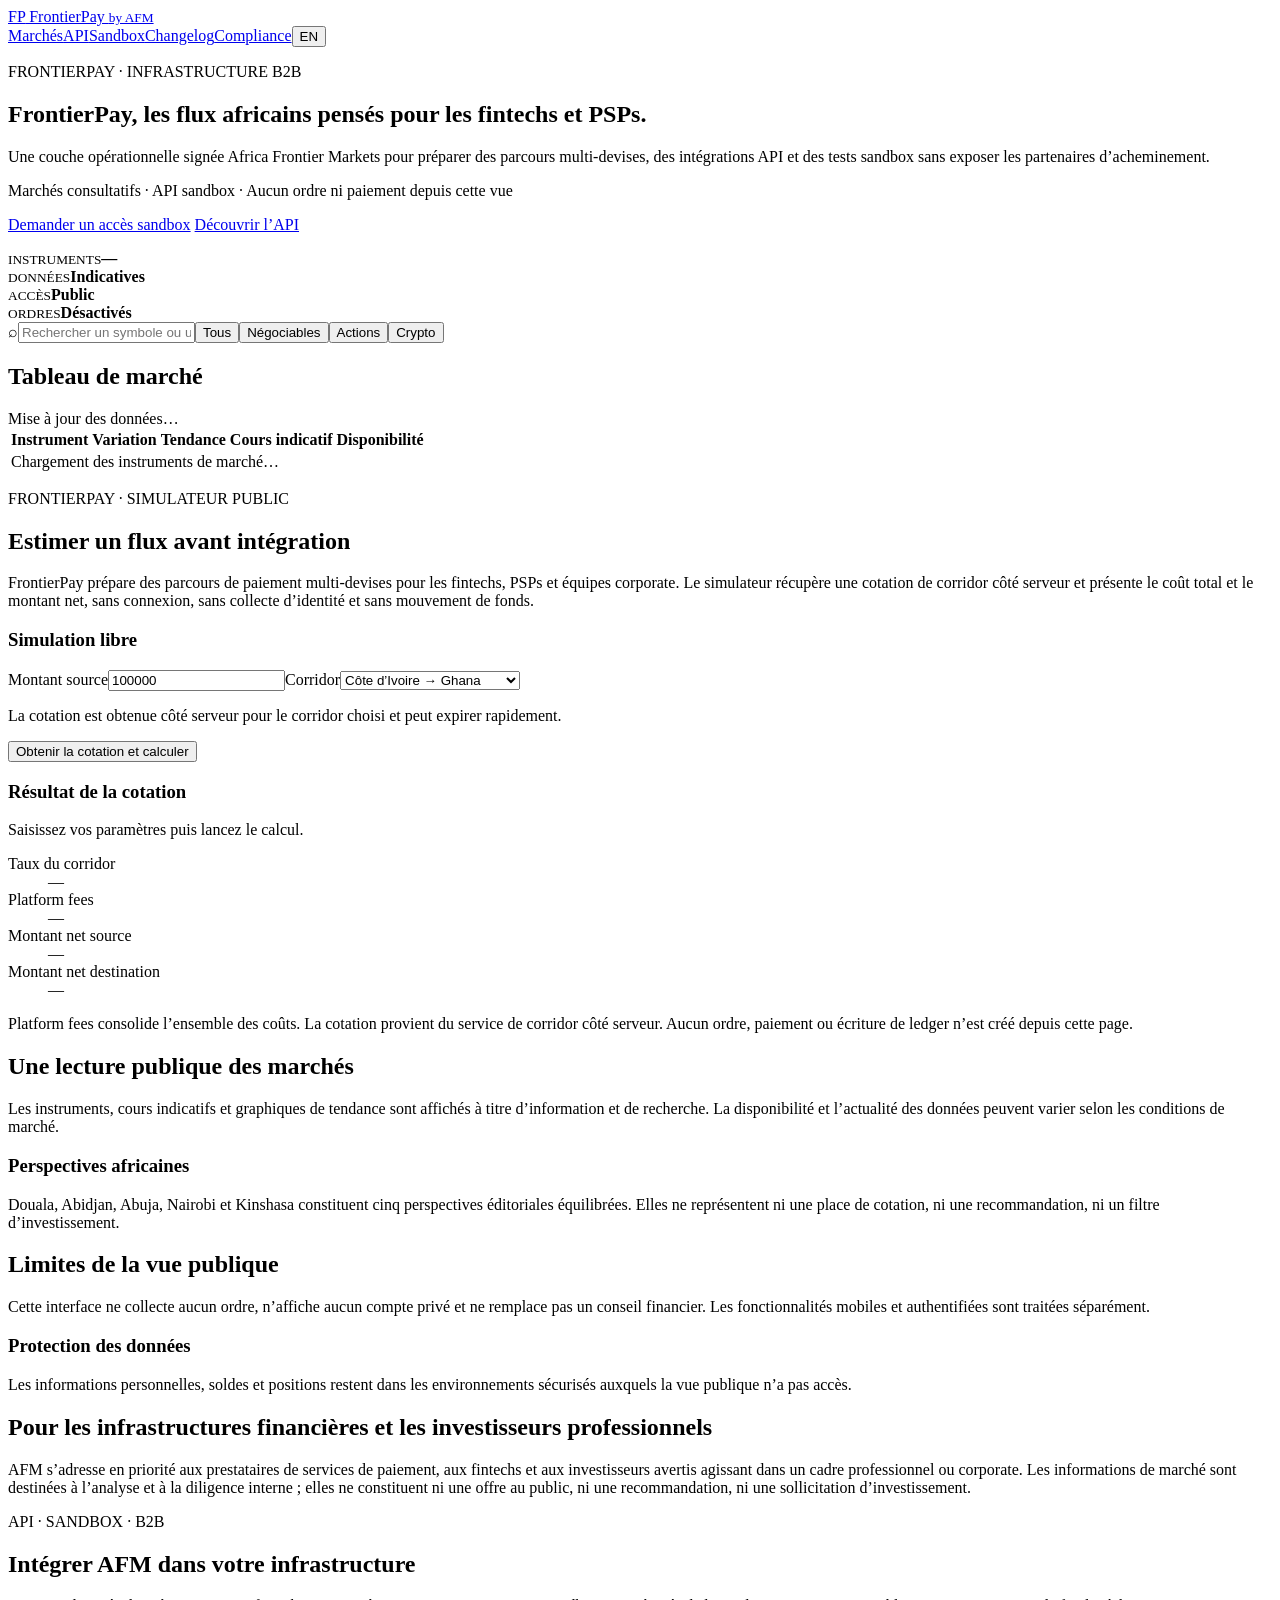
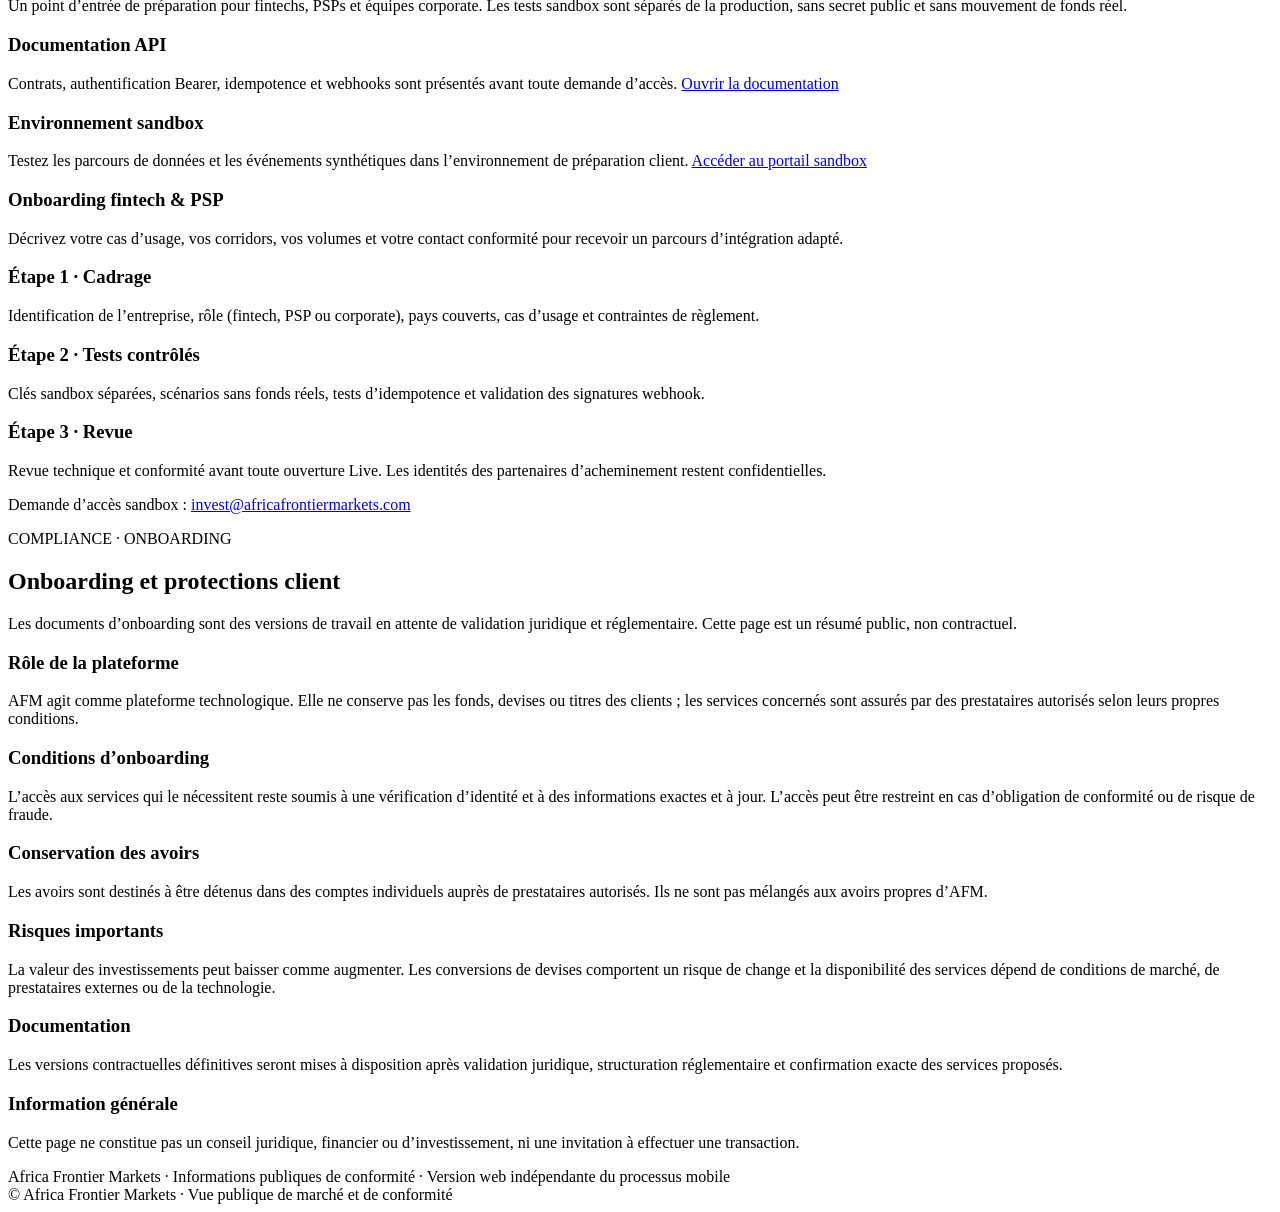
==== public/afm-web.html @ 7cfda842 "feat: add idempotent Kora refunds and Cameroon Ivory Coast corridor" ====
<!doctype html>
<html lang="fr">
<head>
  <meta charset="utf-8" />
  <meta name="viewport" content="width=device-width, initial-scale=1" />
  <meta name="description" content="FrontierPay by Africa Frontier Markets — flux multi-devises, API sandbox et infrastructures B2B." />
  <title>FrontierPay · Africa Frontier Markets | Marchés</title>
  <link rel="stylesheet" href="/static/afm-web.css" />
</head>
<body>
  <header class="topbar"><div class="shell nav"><a href="#markets" class="brand"><span>FP</span> FrontierPay <small>by AFM</small></a><nav><a href="#markets">Marchés</a><a href="#api">API</a><a href="/sandbox">Sandbox</a><a href="/changelog">Changelog</a><a href="#compliance">Compliance</a><button id="language" type="button" aria-label="Switch language">EN</button></nav></div></header>
  <section class="hero"><div class="shell"><p class="eyebrow" data-copy="eyebrow">FRONTIERPAY · INFRASTRUCTURE B2B</p><h1 data-copy="title">FrontierPay, les flux africains pensés pour les fintechs et PSPs.</h1><p class="intro" data-copy="intro">Une couche opérationnelle signée Africa Frontier Markets pour préparer des parcours multi-devises, des intégrations API et des tests sandbox sans exposer les partenaires d’acheminement.</p><p class="status"><i></i><span data-copy="status">Marchés consultatifs · API sandbox · Aucun ordre ni paiement depuis cette vue</span></p><p><a class="hero-link" href="/sandbox">Demander un accès sandbox</a> <a class="hero-link secondary" href="#api">Découvrir l’API</a></p></div></section>
  <main class="shell main">
    <section id="markets"><div class="stats"><div><small data-copy="statInstruments">INSTRUMENTS</small><strong id="count">—</strong></div><div><small data-copy="statData">DONNÉES</small><strong data-copy="statDataValue">Indicatives</strong></div><div><small data-copy="statAccess">ACCÈS</small><strong data-copy="statAccessValue">Public</strong></div><div><small data-copy="statOrders">ORDRES</small><strong data-copy="statOrdersValue">Désactivés</strong></div></div>
      <section class="panel"><div class="toolbar"><label><span>⌕</span><input id="search" autocomplete="off" data-placeholder="search" placeholder="Rechercher un symbole ou un instrument" /></label><button class="filter active" data-filter="all" data-copy="all">Tous</button><button class="filter" data-filter="tradable" data-copy="tradable">Négociables</button><button class="filter" data-filter="equity" data-copy="equities">Actions</button><button class="filter" data-filter="crypto" data-copy="crypto">Crypto</button></div><div class="table-title"><h2 data-copy="marketTable">Tableau de marché</h2><span id="updated" data-copy="updating">Mise à jour des données…</span></div><div class="scroll"><table><thead><tr><th data-copy="instrument">Instrument</th><th data-copy="change">Variation</th><th data-copy="trend">Tendance</th><th data-copy="price">Cours indicatif</th><th data-copy="availability">Disponibilité</th></tr></thead><tbody id="rows"><tr><td colspan="5" data-copy="loading">Chargement des instruments de marché…</td></tr></tbody></table></div></section>
    </section>
    <section id="frontierpay-simulator" class="compliance"><header><p class="eyebrow gold">FRONTIERPAY · SIMULATEUR PUBLIC</p><h2>Estimer un flux avant intégration</h2><p>FrontierPay prépare des parcours de paiement multi-devises pour les fintechs, PSPs et équipes corporate. Le simulateur récupère une cotation de corridor côté serveur et présente le coût total et le montant net, sans connexion, sans collecte d’identité et sans mouvement de fonds.</p></header><div class="compliance-grid"><article><h3>Simulation libre</h3><label for="public-sim-amount">Montant source</label><input id="public-sim-amount" type="number" min="100000" step="1000" value="100000" /><label for="public-sim-corridor">Corridor</label><select id="public-sim-corridor"><option value="ci-ghana">Côte d’Ivoire → Ghana</option><option value="ci-nigeria">Côte d’Ivoire → Nigeria</option><option value="benin-nigeria">Bénin → Nigeria</option><option value="cameroon-nigeria">Cameroun → Nigeria</option><option value="cameroon-ivory-coast">Cameroun → Côte d’Ivoire</option><option value="ivory-coast-cameroon">Côte d’Ivoire → Cameroun</option></select><p class="small-note">La cotation est obtenue côté serveur pour le corridor choisi et peut expirer rapidement.</p><button id="public-sim-run" type="button">Obtenir la cotation et calculer</button></article><article><h3>Résultat de la cotation</h3><div id="public-sim-status" aria-live="polite">Saisissez vos paramètres puis lancez le calcul.</div><dl class="public-sim-result"><div><dt>Taux du corridor</dt><dd id="public-sim-rate">—</dd></div><div><dt>Platform fees</dt><dd id="public-sim-total">—</dd></div><div><dt>Montant net source</dt><dd id="public-sim-net-source">—</dd></div><div><dt>Montant net destination</dt><dd id="public-sim-net-destination">—</dd></div></dl><p class="small-note">Platform fees consolide l’ensemble des coûts. La cotation provient du service de corridor côté serveur. Aucun ordre, paiement ou écriture de ledger n’est créé depuis cette page.</p></article></div></section>
    <section id="about" class="split"><article><h2 data-copy="aboutTitle">Une lecture publique des marchés</h2><p data-copy="aboutText">Les instruments, cours indicatifs et graphiques de tendance sont affichés à titre d’information et de recherche. La disponibilité et l’actualité des données peuvent varier selon les conditions de marché.</p><h3 data-copy="africanTitle">Perspectives africaines</h3><p data-copy="africanText">Douala, Abidjan, Abuja, Nairobi et Kinshasa constituent cinq perspectives éditoriales équilibrées. Elles ne représentent ni une place de cotation, ni une recommandation, ni un filtre d’investissement.</p></article><article><h2 data-copy="limitsTitle">Limites de la vue publique</h2><p data-copy="limitsText">Cette interface ne collecte aucun ordre, n’affiche aucun compte privé et ne remplace pas un conseil financier. Les fonctionnalités mobiles et authentifiées sont traitées séparément.</p><h3 data-copy="securityTitle">Protection des données</h3><p data-copy="securityText">Les informations personnelles, soldes et positions restent dans les environnements sécurisés auxquels la vue publique n’a pas accès.</p></article><article><h2 data-audience="audienceTitle">Pour les infrastructures financières et les investisseurs professionnels</h2><p data-audience="audienceText">AFM s’adresse en priorité aux prestataires de services de paiement, aux fintechs et aux investisseurs avertis agissant dans un cadre professionnel ou corporate. Les informations de marché sont destinées à l’analyse et à la diligence interne ; elles ne constituent ni une offre au public, ni une recommandation, ni une sollicitation d’investissement.</p></article></section>
    <section id="api" class="compliance"><header><p class="eyebrow gold">API · SANDBOX · B2B</p><h2>Intégrer AFM dans votre infrastructure</h2><p>Un point d’entrée de préparation pour fintechs, PSPs et équipes corporate. Les tests sandbox sont séparés de la production, sans secret public et sans mouvement de fonds réel.</p></header><div class="compliance-grid"><article><h3>Documentation API</h3><p>Contrats, authentification Bearer, idempotence et webhooks sont présentés avant toute demande d’accès. <a href="/docs">Ouvrir la documentation</a></p></article><article><h3>Environnement sandbox</h3><p>Testez les parcours de données et les événements synthétiques dans l’environnement de préparation client. <a href="/sandbox">Accéder au portail sandbox</a></p></article><article><h3>Onboarding fintech &amp; PSP</h3><p>Décrivez votre cas d’usage, vos corridors, vos volumes et votre contact conformité pour recevoir un parcours d’intégration adapté.</p></article><article><h3>Étape 1 · Cadrage</h3><p>Identification de l’entreprise, rôle (fintech, PSP ou corporate), pays couverts, cas d’usage et contraintes de règlement.</p></article><article><h3>Étape 2 · Tests contrôlés</h3><p>Clés sandbox séparées, scénarios sans fonds réels, tests d’idempotence et validation des signatures webhook.</p></article><article><h3>Étape 3 · Revue</h3><p>Revue technique et conformité avant toute ouverture Live. Les identités des partenaires d’acheminement restent confidentielles.</p></article></div><footer>Demande d’accès sandbox : <a href="mailto:invest@africafrontiermarkets.com?subject=Demande%20AFM%20API%20Sandbox">invest@africafrontiermarkets.com</a></footer></section>
    <section id="compliance" class="compliance"><header><p class="eyebrow gold" data-copy="complianceEyebrow">COMPLIANCE · ONBOARDING</p><h2 data-copy="complianceTitle">Onboarding et protections client</h2><p data-copy="complianceNotice">Les documents d’onboarding sont des versions de travail en attente de validation juridique et réglementaire. Cette page est un résumé public, non contractuel.</p></header><div class="compliance-grid"><article><h3 data-copy="roleTitle">Rôle de la plateforme</h3><p data-copy="roleText">AFM agit comme plateforme technologique. Elle ne conserve pas les fonds, devises ou titres des clients ; les services concernés sont assurés par des prestataires autorisés selon leurs propres conditions.</p></article><article><h3 data-copy="onboardingTitle">Conditions d’onboarding</h3><p data-copy="onboardingText">L’accès aux services qui le nécessitent reste soumis à une vérification d’identité et à des informations exactes et à jour. L’accès peut être restreint en cas d’obligation de conformité ou de risque de fraude.</p></article><article><h3 data-copy="fundsTitle">Conservation des avoirs</h3><p data-copy="fundsText">Les avoirs sont destinés à être détenus dans des comptes individuels auprès de prestataires autorisés. Ils ne sont pas mélangés aux avoirs propres d’AFM.</p></article><article><h3 data-copy="risksTitle">Risques importants</h3><p data-copy="risksText">La valeur des investissements peut baisser comme augmenter. Les conversions de devises comportent un risque de change et la disponibilité des services dépend de conditions de marché, de prestataires externes ou de la technologie.</p></article><article><h3 data-copy="docsTitle">Documentation</h3><p data-copy="docsText">Les versions contractuelles définitives seront mises à disposition après validation juridique, structuration réglementaire et confirmation exacte des services proposés.</p></article><article><h3 data-copy="adviceTitle">Information générale</h3><p data-copy="adviceText">Cette page ne constitue pas un conseil juridique, financier ou d’investissement, ni une invitation à effectuer une transaction.</p></article></div><footer data-copy="legal">Africa Frontier Markets · Informations publiques de conformité · Version web indépendante du processus mobile</footer></section>
  </main><footer class="site-footer"><div class="shell">© Africa Frontier Markets · <span data-copy="footer">Vue publique de marché et de conformité</span></div></footer>
  <script src="/static/afm-web.js"></script>
</body>
</html>
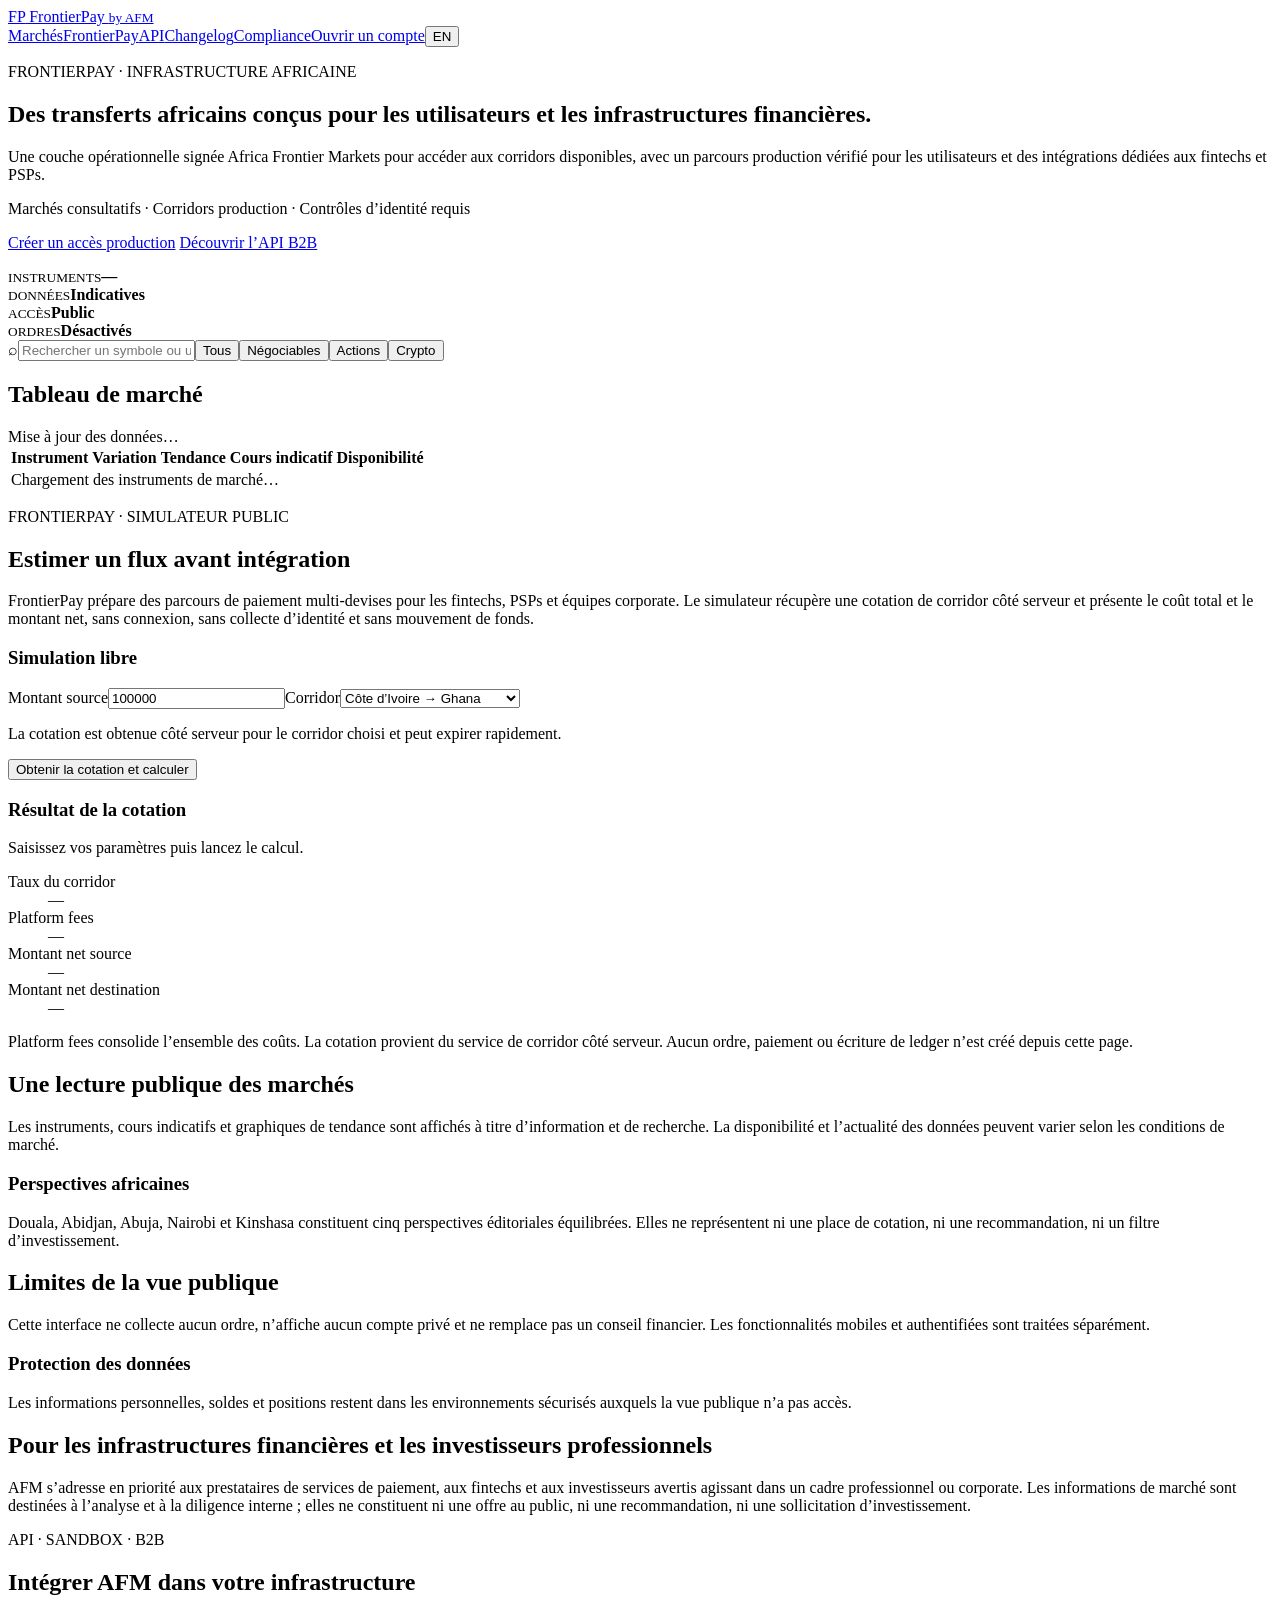
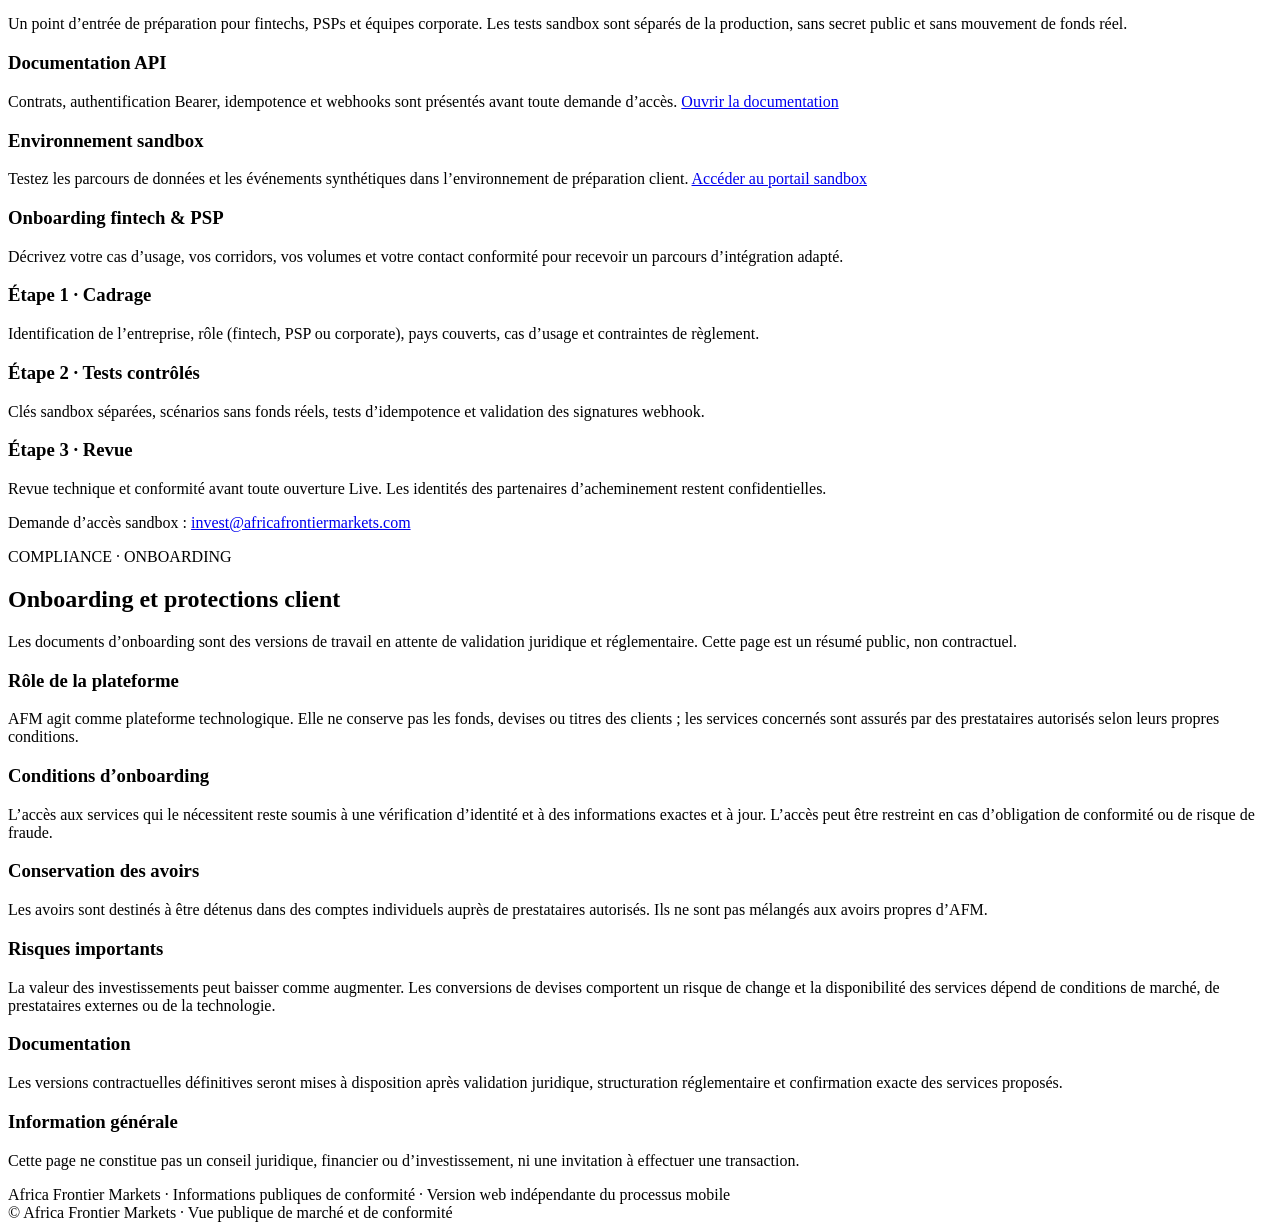
==== commit 4266d51d: "feat: deploy minimal email and provider identity onboarding" ====
--- a/public/afm-web.html
+++ b/public/afm-web.html
@@ -8,8 +8,8 @@
   <link rel="stylesheet" href="/static/afm-web.css" />
 </head>
 <body>
-  <header class="topbar"><div class="shell nav"><a href="#markets" class="brand"><span>FP</span> FrontierPay <small>by AFM</small></a><nav><a href="#markets">Marchés</a><a href="#api">API</a><a href="/sandbox">Sandbox</a><a href="/changelog">Changelog</a><a href="#compliance">Compliance</a><button id="language" type="button" aria-label="Switch language">EN</button></nav></div></header>
-  <section class="hero"><div class="shell"><p class="eyebrow" data-copy="eyebrow">FRONTIERPAY · INFRASTRUCTURE B2B</p><h1 data-copy="title">FrontierPay, les flux africains pensés pour les fintechs et PSPs.</h1><p class="intro" data-copy="intro">Une couche opérationnelle signée Africa Frontier Markets pour préparer des parcours multi-devises, des intégrations API et des tests sandbox sans exposer les partenaires d’acheminement.</p><p class="status"><i></i><span data-copy="status">Marchés consultatifs · API sandbox · Aucun ordre ni paiement depuis cette vue</span></p><p><a class="hero-link" href="/sandbox">Demander un accès sandbox</a> <a class="hero-link secondary" href="#api">Découvrir l’API</a></p></div></section>
+  <header class="topbar"><div class="shell nav"><a href="#markets" class="brand"><span>FP</span> FrontierPay <small>by AFM</small></a><nav><a href="#markets">Marchés</a><a href="#frontierpay-simulator">FrontierPay</a><a href="#api">API</a><a href="/changelog">Changelog</a><a href="#compliance">Compliance</a><a class="hero-link" href="/onboarding">Ouvrir un compte</a><button id="language" type="button" aria-label="Switch language">EN</button></nav></div></header>
+  <section class="hero"><div class="shell"><p class="eyebrow" data-copy="eyebrow">FRONTIERPAY · INFRASTRUCTURE AFRICAINE</p><h1 data-copy="title">Des transferts africains conçus pour les utilisateurs et les infrastructures financières.</h1><p class="intro" data-copy="intro">Une couche opérationnelle signée Africa Frontier Markets pour accéder aux corridors disponibles, avec un parcours production vérifié pour les utilisateurs et des intégrations dédiées aux fintechs et PSPs.</p><p class="status"><i></i><span data-copy="status">Marchés consultatifs · Corridors production · Contrôles d’identité requis</span></p><p><a class="hero-link" href="/onboarding">Créer un accès production</a> <a class="hero-link secondary" href="#api">Découvrir l’API B2B</a></p></div></section>
   <main class="shell main">
     <section id="markets"><div class="stats"><div><small data-copy="statInstruments">INSTRUMENTS</small><strong id="count">—</strong></div><div><small data-copy="statData">DONNÉES</small><strong data-copy="statDataValue">Indicatives</strong></div><div><small data-copy="statAccess">ACCÈS</small><strong data-copy="statAccessValue">Public</strong></div><div><small data-copy="statOrders">ORDRES</small><strong data-copy="statOrdersValue">Désactivés</strong></div></div>
       <section class="panel"><div class="toolbar"><label><span>⌕</span><input id="search" autocomplete="off" data-placeholder="search" placeholder="Rechercher un symbole ou un instrument" /></label><button class="filter active" data-filter="all" data-copy="all">Tous</button><button class="filter" data-filter="tradable" data-copy="tradable">Négociables</button><button class="filter" data-filter="equity" data-copy="equities">Actions</button><button class="filter" data-filter="crypto" data-copy="crypto">Crypto</button></div><div class="table-title"><h2 data-copy="marketTable">Tableau de marché</h2><span id="updated" data-copy="updating">Mise à jour des données…</span></div><div class="scroll"><table><thead><tr><th data-copy="instrument">Instrument</th><th data-copy="change">Variation</th><th data-copy="trend">Tendance</th><th data-copy="price">Cours indicatif</th><th data-copy="availability">Disponibilité</th></tr></thead><tbody id="rows"><tr><td colspan="5" data-copy="loading">Chargement des instruments de marché…</td></tr></tbody></table></div></section>
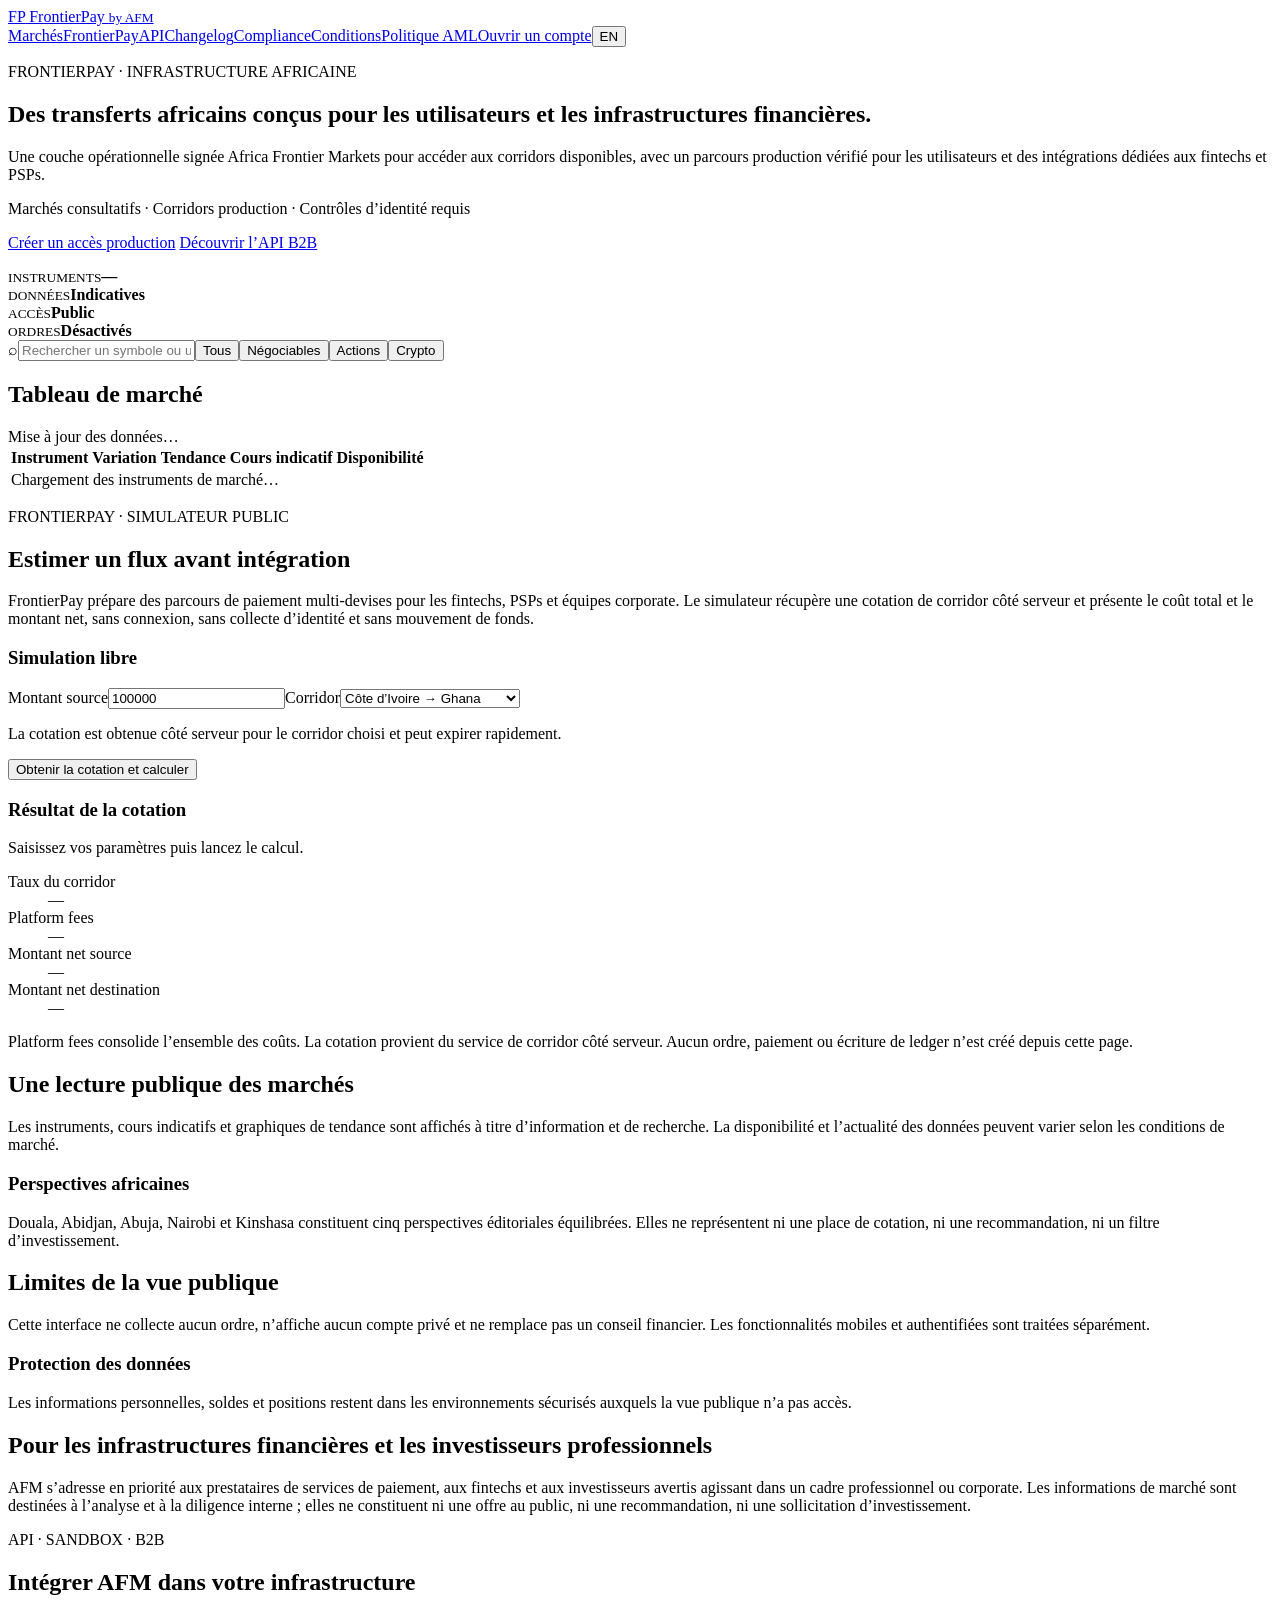
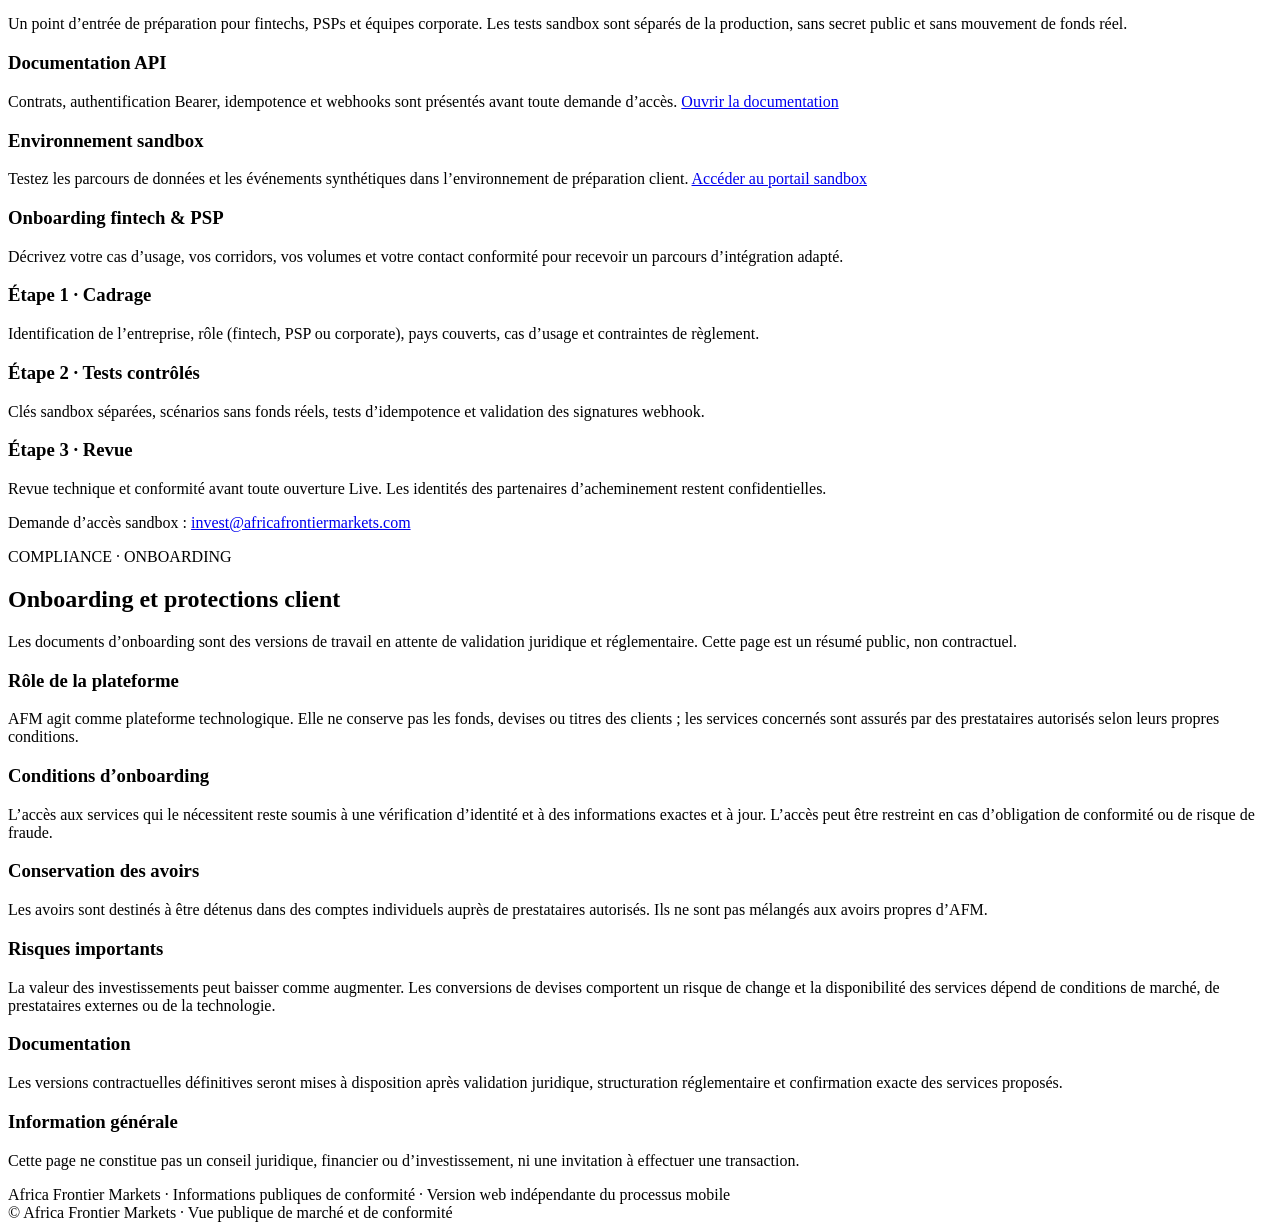
==== commit 9fb55ab2: "feat: publish versioned AML policy and KYC1 limit" ====
--- a/public/afm-web.html
+++ b/public/afm-web.html
@@ -8,7 +8,7 @@
   <link rel="stylesheet" href="/static/afm-web.css" />
 </head>
 <body>
-  <header class="topbar"><div class="shell nav"><a href="#markets" class="brand"><span>FP</span> FrontierPay <small>by AFM</small></a><nav><a href="#markets">Marchés</a><a href="#frontierpay-simulator">FrontierPay</a><a href="#api">API</a><a href="/changelog">Changelog</a><a href="#compliance">Compliance</a><a class="hero-link" href="/onboarding">Ouvrir un compte</a><button id="language" type="button" aria-label="Switch language">EN</button></nav></div></header>
+  <header class="topbar"><div class="shell nav"><a href="#markets" class="brand"><span>FP</span> FrontierPay <small>by AFM</small></a><nav><a href="#markets">Marchés</a><a href="#frontierpay-simulator">FrontierPay</a><a href="#api">API</a><a href="/changelog">Changelog</a><a href="#compliance">Compliance</a><a href="/terms">Conditions</a><a href="/aml-policy">Politique AML</a><a class="hero-link" href="/onboarding">Ouvrir un compte</a><button id="language" type="button" aria-label="Switch language">EN</button></nav></div></header>
   <section class="hero"><div class="shell"><p class="eyebrow" data-copy="eyebrow">FRONTIERPAY · INFRASTRUCTURE AFRICAINE</p><h1 data-copy="title">Des transferts africains conçus pour les utilisateurs et les infrastructures financières.</h1><p class="intro" data-copy="intro">Une couche opérationnelle signée Africa Frontier Markets pour accéder aux corridors disponibles, avec un parcours production vérifié pour les utilisateurs et des intégrations dédiées aux fintechs et PSPs.</p><p class="status"><i></i><span data-copy="status">Marchés consultatifs · Corridors production · Contrôles d’identité requis</span></p><p><a class="hero-link" href="/onboarding">Créer un accès production</a> <a class="hero-link secondary" href="#api">Découvrir l’API B2B</a></p></div></section>
   <main class="shell main">
     <section id="markets"><div class="stats"><div><small data-copy="statInstruments">INSTRUMENTS</small><strong id="count">—</strong></div><div><small data-copy="statData">DONNÉES</small><strong data-copy="statDataValue">Indicatives</strong></div><div><small data-copy="statAccess">ACCÈS</small><strong data-copy="statAccessValue">Public</strong></div><div><small data-copy="statOrders">ORDRES</small><strong data-copy="statOrdersValue">Désactivés</strong></div></div>
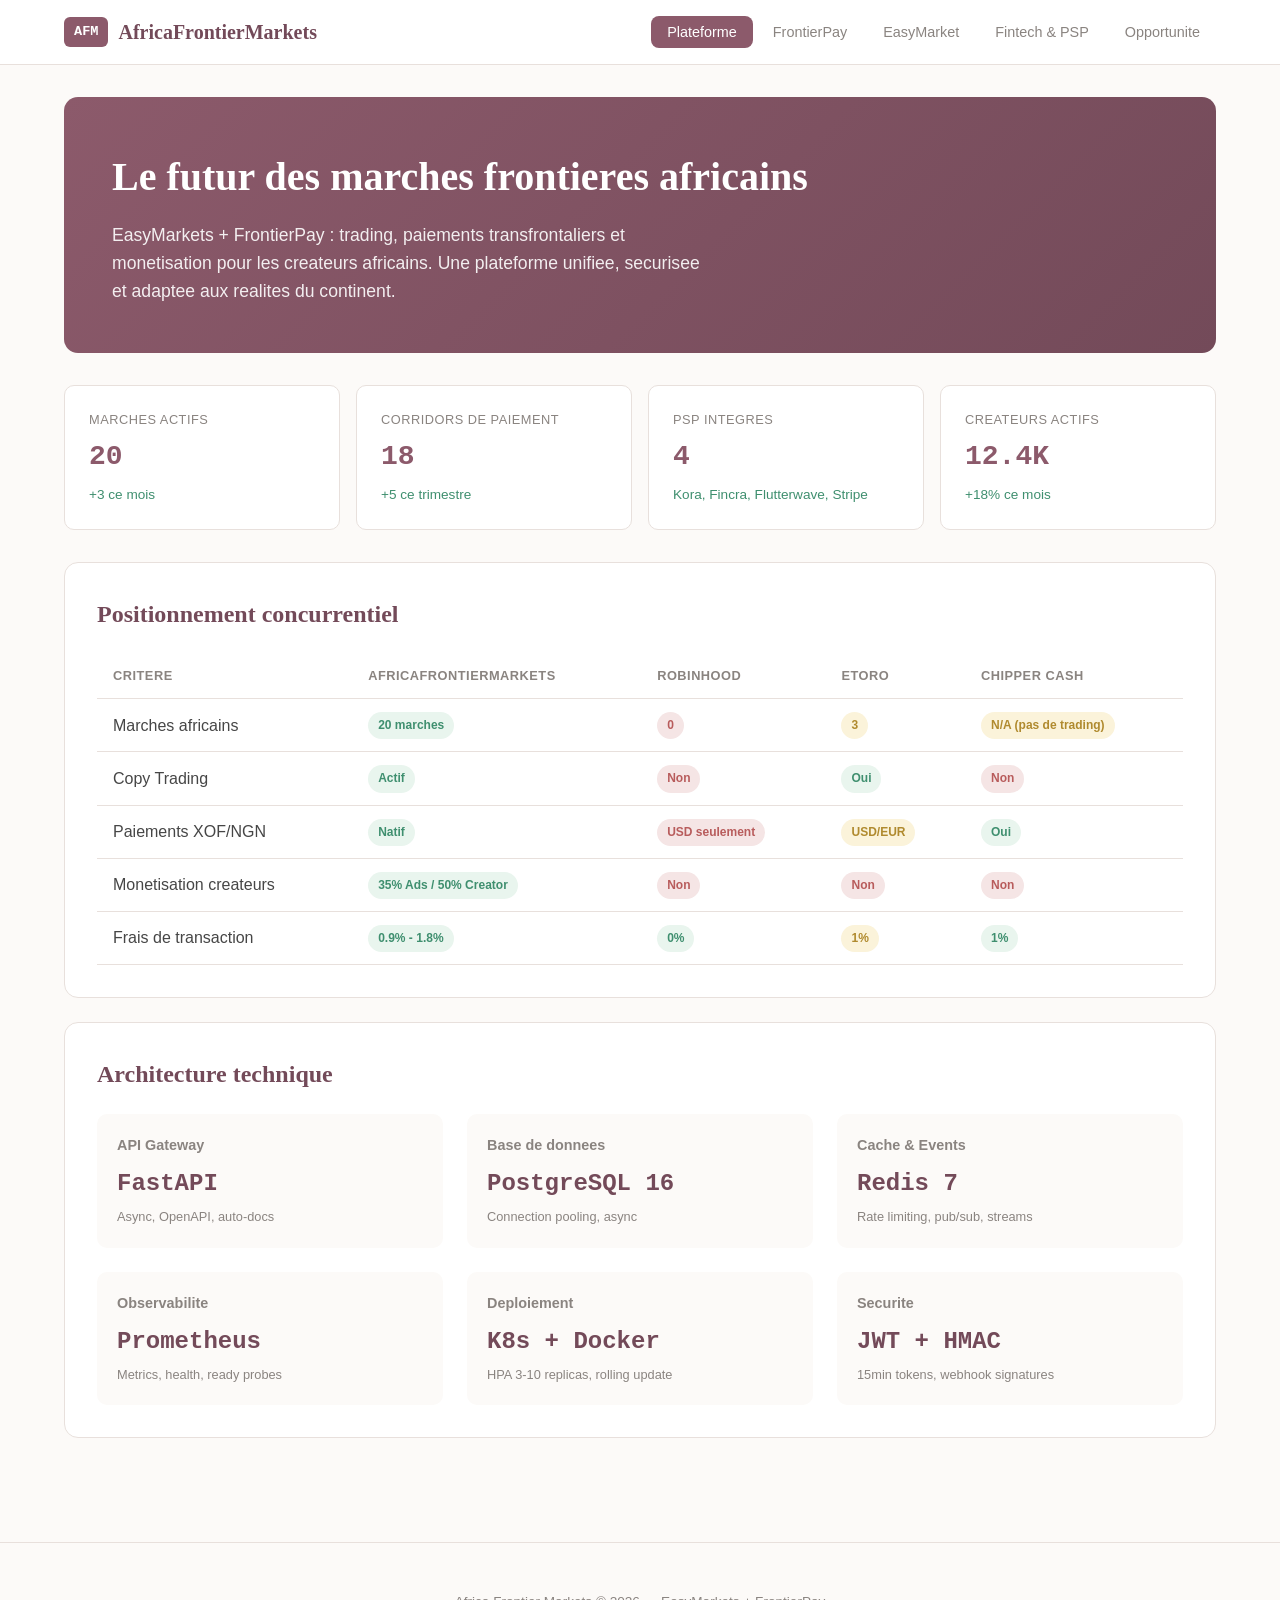
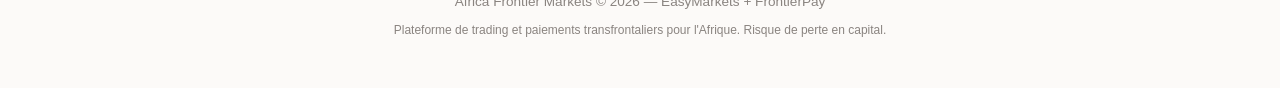
==== commit acef71b0: "feat: sync public frontend and harden Visa callbacks" ====
--- a/public/afm-web.html
+++ b/public/afm-web.html
@@ -1,24 +1,801 @@
-<!doctype html>
+<!DOCTYPE html>
 <html lang="fr">
 <head>
-  <meta charset="utf-8" />
-  <meta name="viewport" content="width=device-width, initial-scale=1" />
-  <meta name="description" content="FrontierPay by Africa Frontier Markets — flux multi-devises, API sandbox et infrastructures B2B." />
-  <title>FrontierPay · Africa Frontier Markets | Marchés</title>
-  <link rel="stylesheet" href="/static/afm-web.css" />
+  <meta charset="UTF-8">
+  <meta name="viewport" content="width=device-width, initial-scale=1.0">
+  <title>AfricaFrontierMarkets — EasyMarkets + FrontierPay</title>
+  <link href="https://fonts.googleapis.com/css2?family=Lora:wght@500;600;700&family=Inter:wght@400;500;600;700&family=IBM+Plex+Mono:wght@400;500;600&display=swap" rel="stylesheet">
+  <style>
+    :root {
+      --bg: #FCFAF8;
+      --surface: #FFFFFF;
+      --tint: #F7EEF0;
+      --deep: #8C5A6B;
+      --deep-2: #734A59;
+      --ink: #464646;
+      --ink-2: #2E2E2E;
+      --soft: #8A8480;
+      --border: #E8E0DC;
+      --rose: #C48A9A;
+      --rose-line: #DDB6C0;
+      --good: #3F8F6F;
+      --good-bg: #E9F5EE;
+      --warn: #B08A2E;
+      --warn-bg: #FBF3DA;
+      --danger: #B85C5C;
+      --danger-bg: #F5E5E5;
+      --radius: 14px;
+      --radius-sm: 10px;
+    }
+    * { margin: 0; padding: 0; box-sizing: border-box; }
+    body {
+      font-family: 'Inter', sans-serif;
+      background: var(--bg);
+      color: var(--ink);
+      line-height: 1.6;
+    }
+    .topnav {
+      background: var(--surface);
+      border-bottom: 1px solid var(--border);
+      position: sticky;
+      top: 0;
+      z-index: 100;
+    }
+    .nav-inner {
+      max-width: 1200px;
+      margin: 0 auto;
+      padding: 0 24px;
+      display: flex;
+      align-items: center;
+      justify-content: space-between;
+      height: 64px;
+    }
+    .logo {
+      font-family: 'Lora', serif;
+      font-weight: 700;
+      font-size: 1.25rem;
+      color: var(--deep-2);
+      display: flex;
+      align-items: center;
+      gap: 10px;
+    }
+    .mark {
+      background: var(--deep);
+      color: white;
+      padding: 4px 10px;
+      border-radius: 6px;
+      font-size: 0.85rem;
+      font-family: 'IBM Plex Mono', monospace;
+    }
+    .tabs {
+      display: flex;
+      gap: 4px;
+    }
+    .tabs button {
+      padding: 8px 16px;
+      border: none;
+      background: transparent;
+      color: var(--soft);
+      font-family: 'Inter', sans-serif;
+      font-weight: 500;
+      font-size: 0.9rem;
+      cursor: pointer;
+      border-radius: 8px;
+      transition: all 0.2s;
+    }
+    .tabs button:hover { background: var(--tint); color: var(--deep); }
+    .tabs button.active { background: var(--deep); color: white; }
+    .wrap { max-width: 1200px; margin: 0 auto; padding: 32px 24px; }
+    .hero {
+      background: linear-gradient(135deg, var(--deep) 0%, var(--deep-2) 100%);
+      color: white;
+      padding: 48px;
+      border-radius: var(--radius);
+      margin-bottom: 32px;
+    }
+    .hero h1 { font-family: 'Lora', serif; font-size: 2.5rem; margin-bottom: 12px; }
+    .hero p { font-size: 1.1rem; opacity: 0.9; max-width: 600px; }
+    .stats-grid {
+      display: grid;
+      grid-template-columns: repeat(auto-fit, minmax(200px, 1fr));
+      gap: 16px;
+      margin-bottom: 32px;
+    }
+    .stat-card {
+      background: var(--surface);
+      border: 1px solid var(--border);
+      border-radius: var(--radius-sm);
+      padding: 24px;
+    }
+    .stat-card .label { font-size: 0.8rem; color: var(--soft); text-transform: uppercase; letter-spacing: 0.5px; }
+    .stat-card .value { font-family: 'IBM Plex Mono', monospace; font-size: 1.75rem; font-weight: 600; color: var(--deep); margin-top: 4px; }
+    .stat-card .change { font-size: 0.85rem; margin-top: 4px; }
+    .change.up { color: var(--good); }
+    .change.down { color: var(--danger); }
+    .section { background: var(--surface); border: 1px solid var(--border); border-radius: var(--radius); padding: 32px; margin-bottom: 24px; }
+    .section h2 { font-family: 'Lora', serif; font-size: 1.5rem; color: var(--deep-2); margin-bottom: 20px; }
+    .section h3 { font-size: 1.1rem; color: var(--ink-2); margin: 20px 0 12px; }
+    table { width: 100%; border-collapse: collapse; }
+    th, td { padding: 12px 16px; text-align: left; border-bottom: 1px solid var(--border); }
+    th { font-weight: 600; font-size: 0.8rem; text-transform: uppercase; color: var(--soft); letter-spacing: 0.5px; }
+    tr:hover { background: var(--tint); }
+    .badge {
+      display: inline-block;
+      padding: 4px 10px;
+      border-radius: 20px;
+      font-size: 0.75rem;
+      font-weight: 600;
+    }
+    .badge-success { background: var(--good-bg); color: var(--good); }
+    .badge-warning { background: var(--warn-bg); color: var(--warn); }
+    .badge-danger { background: var(--danger-bg); color: var(--danger); }
+    .operator-badges { display:flex; flex-wrap:wrap; gap:6px; }
+    .operator-badge { display:inline-flex; align-items:center; gap:6px; padding:5px 8px; border:1px solid var(--border); border-radius:999px; background:var(--surface); font-size:.72rem; font-weight:600; }
+    .operator-logo { width:20px; height:20px; object-fit:contain; border-radius:50%; background:#fff; }
+    .availability-dot { width:7px; height:7px; border-radius:50%; display:inline-block; }
+    .availability-dot.available { background:var(--good); }
+    .availability-dot.limited { background:var(--warn); }
+    .availability-dot.unavailable { background:var(--danger); }
+    .filter-row { display:flex; flex-wrap:wrap; align-items:end; gap:12px; margin-bottom:20px; }
+    .filter-row label { display:flex; flex-direction:column; gap:5px; font-size:.8rem; color:var(--soft); font-weight:600; }
+    .filter-row select { min-width:210px; padding:10px 12px; border:1px solid var(--border); border-radius:8px; background:var(--surface); color:var(--ink-2); font:inherit; }
+    .language-control { margin-left:auto; display:flex; gap:4px; align-items:center; }
+    .language-control button { border:1px solid var(--border); background:var(--surface); color:var(--soft); border-radius:6px; padding:5px 8px; cursor:pointer; font-weight:600; }
+    .language-control button.active { background:var(--deep); color:white; border-color:var(--deep); }
+    .live-note { margin-top:10px; font-size:.8rem; color:var(--soft); }
+    .family-chips { display:flex; flex-wrap:wrap; gap:8px; margin-bottom:16px; }
+    .family-chip { border:1px solid var(--deep); background:transparent; color:var(--deep); border-radius:999px; padding:7px 12px; cursor:pointer; font-weight:600; }
+    .family-chip.active { background:var(--deep); color:white; }
+    @media (max-width: 768px) { .language-control { margin-left:0; width:100%; } .filter-row select { width:100%; } .filter-row label { flex:1 1 100%; } table { display:block; overflow-x:auto; white-space:nowrap; } }
+    .btn {
+      display: inline-flex;
+      align-items: center;
+      gap: 8px;
+      padding: 10px 20px;
+      border: none;
+      border-radius: 8px;
+      font-family: 'Inter', sans-serif;
+      font-weight: 600;
+      font-size: 0.9rem;
+      cursor: pointer;
+      transition: all 0.2s;
+    }
+    .btn-primary { background: var(--deep); color: white; }
+    .btn-primary:hover { background: var(--deep-2); }
+    .btn-outline { background: transparent; border: 1px solid var(--deep); color: var(--deep); }
+    .btn-outline:hover { background: var(--tint); }
+    .grid-2 { display: grid; grid-template-columns: 1fr 1fr; gap: 24px; }
+    .grid-3 { display: grid; grid-template-columns: repeat(3, 1fr); gap: 24px; }
+    .card { background: var(--bg); border-radius: var(--radius-sm); padding: 20px; }
+    .card h4 { font-size: 0.9rem; color: var(--soft); margin-bottom: 8px; }
+    .card .big { font-family: 'IBM Plex Mono', monospace; font-size: 1.5rem; font-weight: 600; color: var(--deep-2); }
+    .progress-bar { height: 8px; background: var(--border); border-radius: 4px; overflow: hidden; margin-top: 8px; }
+    .progress-bar .fill { height: 100%; border-radius: 4px; transition: width 0.3s; }
+    .sub-tabs { display: flex; gap: 4px; margin-bottom: 20px; padding-bottom: 12px; border-bottom: 1px solid var(--border); }
+    .sub-tabs button { padding: 6px 14px; border: none; background: transparent; color: var(--soft); font-family: 'Inter', sans-serif; font-weight: 500; font-size: 0.85rem; cursor: pointer; border-radius: 6px; }
+    .sub-tabs button:hover { background: var(--tint); }
+    .sub-tabs button.active { background: var(--deep); color: white; }
+    .trader-card { background: var(--bg); border-radius: var(--radius-sm); padding: 20px; display: flex; flex-direction: column; gap: 12px; }
+    .trader-card .header { display: flex; align-items: center; gap: 12px; }
+    .avatar { width: 48px; height: 48px; border-radius: 50%; background: var(--deep); color: white; display: flex; align-items: center; justify-content: center; font-weight: 700; font-size: 1.1rem; }
+    .trader-card .name { font-weight: 600; }
+    .trader-card .return { font-family: 'IBM Plex Mono', monospace; font-size: 1.25rem; color: var(--good); }
+    .trader-card .risk { font-size: 0.8rem; color: var(--soft); }
+    .signal-card { background: var(--bg); border-radius: var(--radius-sm); padding: 16px; margin-bottom: 12px; }
+    .signal-card .meta { display: flex; align-items: center; gap: 8px; margin-bottom: 8px; }
+    .signal-card .ticker { font-family: 'IBM Plex Mono', monospace; font-weight: 600; font-size: 0.85rem; background: var(--tint); padding: 2px 8px; border-radius: 4px; }
+    .signal-card .side-buy { color: var(--good); font-weight: 600; }
+    .signal-card .side-sell { color: var(--danger); font-weight: 600; }
+    footer { text-align: center; padding: 48px 24px; color: var(--soft); font-size: 0.85rem; border-top: 1px solid var(--border); margin-top: 48px; }
+    .hidden { display: none; }
+    @media (max-width: 768px) {
+      .grid-2, .grid-3 { grid-template-columns: 1fr; }
+      .hero h1 { font-size: 1.75rem; }
+      .tabs { flex-wrap: wrap; }
+    }
+  </style>
 </head>
 <body>
-  <header class="topbar"><div class="shell nav"><a href="#markets" class="brand"><span>FP</span> FrontierPay <small>by AFM</small></a><nav><a href="#markets">Marchés</a><a href="#frontierpay-simulator">FrontierPay</a><a href="#api">API</a><a href="/changelog">Changelog</a><a href="#compliance">Compliance</a><a href="/terms">Conditions</a><a href="/aml-policy">Politique AML</a><a class="hero-link" href="/onboarding">Ouvrir un compte</a><button id="language" type="button" aria-label="Switch language">EN</button></nav></div></header>
-  <section class="hero"><div class="shell"><p class="eyebrow" data-copy="eyebrow">FRONTIERPAY · INFRASTRUCTURE AFRICAINE</p><h1 data-copy="title">Des transferts africains conçus pour les utilisateurs et les infrastructures financières.</h1><p class="intro" data-copy="intro">Une couche opérationnelle signée Africa Frontier Markets pour accéder aux corridors disponibles, avec un parcours production vérifié pour les utilisateurs et des intégrations dédiées aux fintechs et PSPs.</p><p class="status"><i></i><span data-copy="status">Marchés consultatifs · Corridors production · Contrôles d’identité requis</span></p><p><a class="hero-link" href="/onboarding">Créer un accès production</a> <a class="hero-link secondary" href="#api">Découvrir l’API B2B</a></p></div></section>
-  <main class="shell main">
-    <section id="markets"><div class="stats"><div><small data-copy="statInstruments">INSTRUMENTS</small><strong id="count">—</strong></div><div><small data-copy="statData">DONNÉES</small><strong data-copy="statDataValue">Indicatives</strong></div><div><small data-copy="statAccess">ACCÈS</small><strong data-copy="statAccessValue">Public</strong></div><div><small data-copy="statOrders">ORDRES</small><strong data-copy="statOrdersValue">Désactivés</strong></div></div>
-      <section class="panel"><div class="toolbar"><label><span>⌕</span><input id="search" autocomplete="off" data-placeholder="search" placeholder="Rechercher un symbole ou un instrument" /></label><button class="filter active" data-filter="all" data-copy="all">Tous</button><button class="filter" data-filter="tradable" data-copy="tradable">Négociables</button><button class="filter" data-filter="equity" data-copy="equities">Actions</button><button class="filter" data-filter="crypto" data-copy="crypto">Crypto</button></div><div class="table-title"><h2 data-copy="marketTable">Tableau de marché</h2><span id="updated" data-copy="updating">Mise à jour des données…</span></div><div class="scroll"><table><thead><tr><th data-copy="instrument">Instrument</th><th data-copy="change">Variation</th><th data-copy="trend">Tendance</th><th data-copy="price">Cours indicatif</th><th data-copy="availability">Disponibilité</th></tr></thead><tbody id="rows"><tr><td colspan="5" data-copy="loading">Chargement des instruments de marché…</td></tr></tbody></table></div></section>
-    </section>
-    <section id="frontierpay-simulator" class="compliance"><header><p class="eyebrow gold">FRONTIERPAY · SIMULATEUR PUBLIC</p><h2>Estimer un flux avant intégration</h2><p>FrontierPay prépare des parcours de paiement multi-devises pour les fintechs, PSPs et équipes corporate. Le simulateur récupère une cotation de corridor côté serveur et présente le coût total et le montant net, sans connexion, sans collecte d’identité et sans mouvement de fonds.</p></header><div class="compliance-grid"><article><h3>Simulation libre</h3><label for="public-sim-amount">Montant source</label><input id="public-sim-amount" type="number" min="100000" step="1000" value="100000" /><label for="public-sim-corridor">Corridor</label><select id="public-sim-corridor"><option value="ci-ghana">Côte d’Ivoire → Ghana</option><option value="ci-nigeria">Côte d’Ivoire → Nigeria</option><option value="benin-nigeria">Bénin → Nigeria</option><option value="cameroon-nigeria">Cameroun → Nigeria</option><option value="cameroon-ivory-coast">Cameroun → Côte d’Ivoire</option><option value="ivory-coast-cameroon">Côte d’Ivoire → Cameroun</option></select><p class="small-note">La cotation est obtenue côté serveur pour le corridor choisi et peut expirer rapidement.</p><button id="public-sim-run" type="button">Obtenir la cotation et calculer</button></article><article><h3>Résultat de la cotation</h3><div id="public-sim-status" aria-live="polite">Saisissez vos paramètres puis lancez le calcul.</div><dl class="public-sim-result"><div><dt>Taux du corridor</dt><dd id="public-sim-rate">—</dd></div><div><dt>Platform fees</dt><dd id="public-sim-total">—</dd></div><div><dt>Montant net source</dt><dd id="public-sim-net-source">—</dd></div><div><dt>Montant net destination</dt><dd id="public-sim-net-destination">—</dd></div></dl><p class="small-note">Platform fees consolide l’ensemble des coûts. La cotation provient du service de corridor côté serveur. Aucun ordre, paiement ou écriture de ledger n’est créé depuis cette page.</p></article></div></section>
-    <section id="about" class="split"><article><h2 data-copy="aboutTitle">Une lecture publique des marchés</h2><p data-copy="aboutText">Les instruments, cours indicatifs et graphiques de tendance sont affichés à titre d’information et de recherche. La disponibilité et l’actualité des données peuvent varier selon les conditions de marché.</p><h3 data-copy="africanTitle">Perspectives africaines</h3><p data-copy="africanText">Douala, Abidjan, Abuja, Nairobi et Kinshasa constituent cinq perspectives éditoriales équilibrées. Elles ne représentent ni une place de cotation, ni une recommandation, ni un filtre d’investissement.</p></article><article><h2 data-copy="limitsTitle">Limites de la vue publique</h2><p data-copy="limitsText">Cette interface ne collecte aucun ordre, n’affiche aucun compte privé et ne remplace pas un conseil financier. Les fonctionnalités mobiles et authentifiées sont traitées séparément.</p><h3 data-copy="securityTitle">Protection des données</h3><p data-copy="securityText">Les informations personnelles, soldes et positions restent dans les environnements sécurisés auxquels la vue publique n’a pas accès.</p></article><article><h2 data-audience="audienceTitle">Pour les infrastructures financières et les investisseurs professionnels</h2><p data-audience="audienceText">AFM s’adresse en priorité aux prestataires de services de paiement, aux fintechs et aux investisseurs avertis agissant dans un cadre professionnel ou corporate. Les informations de marché sont destinées à l’analyse et à la diligence interne ; elles ne constituent ni une offre au public, ni une recommandation, ni une sollicitation d’investissement.</p></article></section>
-    <section id="api" class="compliance"><header><p class="eyebrow gold">API · SANDBOX · B2B</p><h2>Intégrer AFM dans votre infrastructure</h2><p>Un point d’entrée de préparation pour fintechs, PSPs et équipes corporate. Les tests sandbox sont séparés de la production, sans secret public et sans mouvement de fonds réel.</p></header><div class="compliance-grid"><article><h3>Documentation API</h3><p>Contrats, authentification Bearer, idempotence et webhooks sont présentés avant toute demande d’accès. <a href="/docs">Ouvrir la documentation</a></p></article><article><h3>Environnement sandbox</h3><p>Testez les parcours de données et les événements synthétiques dans l’environnement de préparation client. <a href="/sandbox">Accéder au portail sandbox</a></p></article><article><h3>Onboarding fintech &amp; PSP</h3><p>Décrivez votre cas d’usage, vos corridors, vos volumes et votre contact conformité pour recevoir un parcours d’intégration adapté.</p></article><article><h3>Étape 1 · Cadrage</h3><p>Identification de l’entreprise, rôle (fintech, PSP ou corporate), pays couverts, cas d’usage et contraintes de règlement.</p></article><article><h3>Étape 2 · Tests contrôlés</h3><p>Clés sandbox séparées, scénarios sans fonds réels, tests d’idempotence et validation des signatures webhook.</p></article><article><h3>Étape 3 · Revue</h3><p>Revue technique et conformité avant toute ouverture Live. Les identités des partenaires d’acheminement restent confidentielles.</p></article></div><footer>Demande d’accès sandbox : <a href="mailto:invest@africafrontiermarkets.com?subject=Demande%20AFM%20API%20Sandbox">invest@africafrontiermarkets.com</a></footer></section>
-    <section id="compliance" class="compliance"><header><p class="eyebrow gold" data-copy="complianceEyebrow">COMPLIANCE · ONBOARDING</p><h2 data-copy="complianceTitle">Onboarding et protections client</h2><p data-copy="complianceNotice">Les documents d’onboarding sont des versions de travail en attente de validation juridique et réglementaire. Cette page est un résumé public, non contractuel.</p></header><div class="compliance-grid"><article><h3 data-copy="roleTitle">Rôle de la plateforme</h3><p data-copy="roleText">AFM agit comme plateforme technologique. Elle ne conserve pas les fonds, devises ou titres des clients ; les services concernés sont assurés par des prestataires autorisés selon leurs propres conditions.</p></article><article><h3 data-copy="onboardingTitle">Conditions d’onboarding</h3><p data-copy="onboardingText">L’accès aux services qui le nécessitent reste soumis à une vérification d’identité et à des informations exactes et à jour. L’accès peut être restreint en cas d’obligation de conformité ou de risque de fraude.</p></article><article><h3 data-copy="fundsTitle">Conservation des avoirs</h3><p data-copy="fundsText">Les avoirs sont destinés à être détenus dans des comptes individuels auprès de prestataires autorisés. Ils ne sont pas mélangés aux avoirs propres d’AFM.</p></article><article><h3 data-copy="risksTitle">Risques importants</h3><p data-copy="risksText">La valeur des investissements peut baisser comme augmenter. Les conversions de devises comportent un risque de change et la disponibilité des services dépend de conditions de marché, de prestataires externes ou de la technologie.</p></article><article><h3 data-copy="docsTitle">Documentation</h3><p data-copy="docsText">Les versions contractuelles définitives seront mises à disposition après validation juridique, structuration réglementaire et confirmation exacte des services proposés.</p></article><article><h3 data-copy="adviceTitle">Information générale</h3><p data-copy="adviceText">Cette page ne constitue pas un conseil juridique, financier ou d’investissement, ni une invitation à effectuer une transaction.</p></article></div><footer data-copy="legal">Africa Frontier Markets · Informations publiques de conformité · Version web indépendante du processus mobile</footer></section>
-  </main><footer class="site-footer"><div class="shell">© Africa Frontier Markets · <span data-copy="footer">Vue publique de marché et de conformité</span></div></footer>
-  <script src="/static/afm-web.js"></script>
+  <header class="topnav">
+    <div class="nav-inner">
+      <div class="logo"><span class="mark">AFM</span> AfricaFrontierMarkets</div>
+      <nav class="tabs" id="tabs">
+        <button data-tab="plateforme" class="active">Plateforme</button>
+        <button data-tab="frontierpay">FrontierPay</button>
+        <button data-tab="easymarket">EasyMarket</button>
+        <button data-tab="fintech">Fintech & PSP</button>
+        <button data-tab="levee">Opportunite</button>
+      </nav>
+    </div>
+  </header>
+  <main class="wrap" id="main"></main>
+  <footer>
+    <p>Africa Frontier Markets &copy; 2026 — EasyMarkets + FrontierPay</p>
+    <p style="margin-top:8px;font-size:0.75rem;">Plateforme de trading et paiements transfrontaliers pour l'Afrique. Risque de perte en capital.</p>
+  </footer>
+
+<script>
+// ===== DATA =====
+const markets = [
+  { code: "BRVM", name: "Bourse Regionale", country: "CI", currency: "XOF", open: "09:00", close: "15:30", status: "open", region: "west_africa" },
+  { code: "NGX", name: "Nigerian Exchange", country: "NG", currency: "NGN", open: "09:30", close: "14:30", status: "open", region: "west_africa" },
+  { code: "JSE", name: "Johannesburg SE", country: "ZA", currency: "ZAR", open: "09:00", close: "17:00", status: "open", region: "south_africa" },
+  { code: "NSE", name: "Nairobi SE", country: "KE", currency: "KES", open: "09:30", close: "15:00", status: "open", region: "east_africa" },
+  { code: "GSE", name: "Ghana SE", country: "GH", currency: "GHS", open: "10:00", close: "15:00", status: "open", region: "west_africa" },
+  { code: "EGX", name: "Egyptian Exchange", country: "EG", currency: "EGP", open: "09:30", close: "14:30", status: "closed", region: "north_africa" },
+  { code: "BSE", name: "Botswana SE", country: "BW", currency: "BWP", open: "10:00", close: "14:00", status: "open", region: "south_africa" },
+  { code: "USE", name: "Uganda SE", country: "UG", currency: "UGX", open: "10:00", close: "15:00", status: "open", region: "east_africa" },
+  { code: "DSE", name: "Dar es Salaam SE", country: "TZ", currency: "TZS", open: "10:00", close: "15:00", status: "open", region: "east_africa" },
+  { code: "LUSE", name: "Lusaka SE", country: "ZM", currency: "ZMW", open: "10:00", close: "15:00", status: "open", region: "south_africa" },
+  { code: "ZSE", name: "Zimbabwe SE", country: "ZW", currency: "ZWL", open: "10:00", close: "15:00", status: "halted", region: "south_africa" },
+  { code: "SEM", name: "Stock Exchange of Mauritius", country: "MU", currency: "MUR", open: "09:00", close: "13:30", status: "open", region: "east_africa" },
+  { code: "NSX", name: "Namibian SE", country: "NA", currency: "NAD", open: "09:00", close: "17:00", status: "open", region: "south_africa" },
+  { code: "BRVMBA", name: "BRVM Bond", country: "CI", currency: "XOF", open: "09:00", close: "15:30", status: "open", region: "west_africa" },
+  { code: "CSE", name: "Casablanca SE", country: "MA", currency: "MAD", open: "09:30", close: "15:30", status: "open", region: "north_africa" },
+  { code: "BVG", name: "Bourse de Guinee", country: "GN", currency: "GNF", open: "09:00", close: "15:00", status: "closed", region: "west_africa" },
+  { code: "RSE", name: "Rwanda SE", country: "RW", currency: "RWF", open: "10:00", close: "14:00", status: "open", region: "east_africa" },
+  { code: "MSE", name: "Malawi SE", country: "MW", currency: "MWK", open: "10:00", close: "12:00", status: "open", region: "south_africa" },
+  { code: "SSE", name: "Swaziland SE", country: "SZ", currency: "SZL", open: "09:00", close: "15:00", status: "open", region: "south_africa" },
+  { code: "BFX", name: "Bourse de Tunis", country: "TN", currency: "TND", open: "09:00", close: "13:00", status: "open", region: "north_africa" },
+];
+
+const traders = [
+  { name: "A. Diallo", return: 34.2, risk: "Modere", followers: 1240, allocation: 45, avatar: "AD" },
+  { name: "K. Osei", return: 28.7, risk: "Eleve", followers: 890, allocation: 30, avatar: "KO" },
+  { name: "M. Ndiaye", return: 22.1, risk: "Faible", followers: 2100, allocation: 60, avatar: "MN" },
+  { name: "J. Mwangi", return: 19.8, risk: "Modere", followers: 1560, allocation: 25, avatar: "JM" },
+  { name: "T. Mensah", return: 15.4, risk: "Faible", followers: 3200, allocation: 50, avatar: "TM" },
+  { name: "L. Okonkwo", return: 12.3, risk: "Faible", followers: 4100, allocation: 20, avatar: "LO" },
+];
+
+const signals = [
+  { author: "A. Diallo", ticker: "BRVM-CI", side: "buy", price: "4,250 XOF", time: "2 min", avatar: "AD" },
+  { author: "K. Osei", ticker: "MTNN", side: "sell", price: "195.50 NGN", time: "5 min", avatar: "KO" },
+  { author: "M. Ndiaye", ticker: "JSE-SAP", side: "buy", price: "682.00 ZAR", time: "12 min", avatar: "MN" },
+  { author: "J. Mwangi", ticker: "NSE-SCBK", side: "buy", price: "245.00 KES", time: "18 min", avatar: "JM" },
+  { author: "T. Mensah", ticker: "GSE-GOIL", side: "sell", price: "1.85 GHS", time: "25 min", avatar: "TM" },
+];
+
+const watchlist = [
+  { ticker: "BRVM-CI", name: "Societe Ivoirienne", price: "4,250", change: "+2.4%", currency: "XOF" },
+  { ticker: "MTNN", name: "MTN Nigeria", price: "195.50", change: "-0.8%", currency: "NGN" },
+  { ticker: "JSE-SAP", name: "Sappi Ltd", price: "682.00", change: "+1.2%", currency: "ZAR" },
+  { ticker: "NSE-SCBK", name: "StanChart Kenya", price: "245.00", change: "+0.5%", currency: "KES" },
+  { ticker: "GSE-GOIL", name: "GOIL Ghana", price: "1.85", change: "-1.1%", currency: "GHS" },
+  { ticker: "USE-UMEM", name: "UMEME Uganda", price: "280.00", change: "+3.2%", currency: "UGX" },
+];
+
+const corridors = [
+  { from: "Cameroun", to: "Côte d'Ivoire", psp: "MTN MoMo + Orange Money", fx: "XAF -> XOF", fee: "Indicatif", time: "Selon disponibilité", operators: [{ name: "MTN MoMo", logo: "https://upload.wikimedia.org/wikipedia/commons/9/93/MTN_Logo.svg" }, { name: "Orange Money", logo: "https://upload.wikimedia.org/wikipedia/commons/c/c8/Orange_logo.svg" }] },
+  { from: "Côte d'Ivoire", to: "Ghana", psp: "Orange Money + MTN MoMo", fx: "XOF -> GHS", fee: "Indicatif", time: "Selon disponibilité", operators: [{ name: "Orange Money", logo: "https://upload.wikimedia.org/wikipedia/commons/c/c8/Orange_logo.svg" }, { name: "MTN MoMo", logo: "https://upload.wikimedia.org/wikipedia/commons/9/93/MTN_Logo.svg" }] },
+  { from: "Côte d'Ivoire", to: "Nigeria", psp: "Orange Money + MTN MoMo", fx: "XOF -> NGN", fee: "Indicatif", time: "Selon disponibilité", operators: [{ name: "Orange Money", logo: "https://upload.wikimedia.org/wikipedia/commons/c/c8/Orange_logo.svg" }, { name: "MTN MoMo", logo: "https://upload.wikimedia.org/wikipedia/commons/9/93/MTN_Logo.svg" }] },
+  { from: "Bénin", to: "Nigeria", psp: "Moov Money + MTN MoMo", fx: "XOF -> NGN", fee: "Indicatif", time: "Selon disponibilité", operators: [{ name: "Moov Money", logo: "https://upload.wikimedia.org/wikipedia/commons/8/8a/Moov_Africa_logo.svg" }, { name: "MTN MoMo", logo: "https://upload.wikimedia.org/wikipedia/commons/9/93/MTN_Logo.svg" }] },
+  { from: "Cameroun", to: "Nigeria", psp: "MTN MoMo + Orange Money", fx: "XAF -> NGN", fee: "Indicatif", time: "Selon disponibilité", operators: [{ name: "MTN MoMo", logo: "https://upload.wikimedia.org/wikipedia/commons/9/93/MTN_Logo.svg" }, { name: "Orange Money", logo: "https://upload.wikimedia.org/wikipedia/commons/c/c8/Orange_logo.svg" }] },
+];
+const publicLanguages = { fr: { title: "Langue", french: "Français", english: "English (UK)", origin: "Pays de départ", all: "Tous les pays", corridors: "Corridors disponibles", operators: "Opérateurs disponibles", availability: "Disponibilité simulée", refresh: "Actualisation simulée" }, en: { title: "Language", french: "French", english: "English (UK)", origin: "Departure country", all: "All countries", corridors: "Available corridors", operators: "Available operators", availability: "Simulated availability", refresh: "Simulated refresh" } };
+let publicLanguage = localStorage.getItem('afm.language') === 'en' ? 'en' : 'fr';
+let availabilityTick = 0;
+
+// ===== RENDER FUNCTIONS =====
+
+function renderPlateforme() {
+  return `
+    <div class="hero">
+      <h1>Le futur des marches frontieres africains</h1>
+      <p>EasyMarkets + FrontierPay : trading, paiements transfrontaliers et monetisation pour les createurs africains. Une plateforme unifiee, securisee et adaptee aux realites du continent.</p>
+    </div>
+    <div class="stats-grid">
+      <div class="stat-card"><div class="label">Marches actifs</div><div class="value">20</div><div class="change up">+3 ce mois</div></div>
+      <div class="stat-card"><div class="label">Corridors de paiement</div><div class="value">18</div><div class="change up">+5 ce trimestre</div></div>
+      <div class="stat-card"><div class="label">PSP integres</div><div class="value">4</div><div class="change up">Kora, Fincra, Flutterwave, Stripe</div></div>
+      <div class="stat-card"><div class="label">Createurs actifs</div><div class="value">12.4K</div><div class="change up">+18% ce mois</div></div>
+    </div>
+    <div class="section">
+      <h2>Positionnement concurrentiel</h2>
+      <table>
+        <tr><th>Critere</th><th>AfricaFrontierMarkets</th><th>Robinhood</th><th>eToro</th><th>Chipper Cash</th></tr>
+        <tr><td>Marches africains</td><td><span class="badge badge-success">20 marches</span></td><td><span class="badge badge-danger">0</span></td><td><span class="badge badge-warning">3</span></td><td><span class="badge badge-warning">N/A (pas de trading)</span></td></tr>
+        <tr><td>Copy Trading</td><td><span class="badge badge-success">Actif</span></td><td><span class="badge badge-danger">Non</span></td><td><span class="badge badge-success">Oui</span></td><td><span class="badge badge-danger">Non</span></td></tr>
+        <tr><td>Paiements XOF/NGN</td><td><span class="badge badge-success">Natif</span></td><td><span class="badge badge-danger">USD seulement</span></td><td><span class="badge badge-warning">USD/EUR</span></td><td><span class="badge badge-success">Oui</span></td></tr>
+        <tr><td>Monetisation createurs</td><td><span class="badge badge-success">35% Ads / 50% Creator</span></td><td><span class="badge badge-danger">Non</span></td><td><span class="badge badge-danger">Non</span></td><td><span class="badge badge-danger">Non</span></td></tr>
+        <tr><td>Frais de transaction</td><td><span class="badge badge-success">0.9% - 1.8%</span></td><td><span class="badge badge-success">0%</span></td><td><span class="badge badge-warning">1%</span></td><td><span class="badge badge-success">1%</span></td></tr>
+      </table>
+    </div>
+    <div class="section">
+      <h2>Architecture technique</h2>
+      <div class="grid-3">
+        <div class="card"><h4>API Gateway</h4><div class="big">FastAPI</div><p style="font-size:0.8rem;color:var(--soft);margin-top:4px;">Async, OpenAPI, auto-docs</p></div>
+        <div class="card"><h4>Base de donnees</h4><div class="big">PostgreSQL 16</div><p style="font-size:0.8rem;color:var(--soft);margin-top:4px;">Connection pooling, async</p></div>
+        <div class="card"><h4>Cache & Events</h4><div class="big">Redis 7</div><p style="font-size:0.8rem;color:var(--soft);margin-top:4px;">Rate limiting, pub/sub, streams</p></div>
+        <div class="card"><h4>Observabilite</h4><div class="big">Prometheus</div><p style="font-size:0.8rem;color:var(--soft);margin-top:4px;">Metrics, health, ready probes</p></div>
+        <div class="card"><h4>Deploiement</h4><div class="big">K8s + Docker</div><p style="font-size:0.8rem;color:var(--soft);margin-top:4px;">HPA 3-10 replicas, rolling update</p></div>
+        <div class="card"><h4>Securite</h4><div class="big">JWT + HMAC</div><p style="font-size:0.8rem;color:var(--soft);margin-top:4px;">15min tokens, webhook signatures</p></div>
+      </div>
+    </div>
+  `;
+}
+
+function publicAvailability(name, index) {
+  const states = publicLanguage === 'fr' ? ['Disponible', 'Disponibilité limitée', 'Indisponible'] : ['Available', 'Limited availability', 'Unavailable'];
+  return states[(name.length + index + availabilityTick) % states.length];
+}
+function publicStatusClass(label) {
+  return label.toLowerCase().includes('indispon') || label.toLowerCase().includes('unavailable') ? 'unavailable' : label.toLowerCase().includes('limit') ? 'limited' : 'available';
+}
+function renderPublicOperators(corridor, index) {
+  return `<div class="operator-badges">${corridor.operators.map(operator => { const status = publicAvailability(operator.name, index); return `<span class="operator-badge"><img class="operator-logo" src="${operator.logo}" alt="${operator.name}"><span class="availability-dot ${publicStatusClass(status)}"></span><span>${operator.name} · ${status}</span></span>`; }).join('')}</div>`;
+}
+function renderFrontierPay() {
+  const lang = publicLanguages[publicLanguage];
+  const origins = [...new Set(corridors.map(c => c.from))];
+  return `
+    <div class="hero">
+      <div class="language-control" aria-label="${lang.title}"><span>${lang.title}</span><button class="${publicLanguage === 'fr' ? 'active' : ''}" onclick="setPublicLanguage('fr')">${lang.french}</button><button class="${publicLanguage === 'en' ? 'active' : ''}" onclick="setPublicLanguage('en')">${lang.english}</button></div>
+      <h1>FrontierPay</h1>
+      <p>${publicLanguage === 'fr' ? 'Transferts mobiles transfrontaliers interafrique. Visualisez le coût total et le montant net avant toute action.' : 'Cross-border mobile transfers across Africa. View the total cost and net amount before any action.'}</p>
+    </div>
+    <div class="stats-grid">
+      <div class="stat-card"><div class="label">${publicLanguage === 'fr' ? 'Devises supportées' : 'Supported currencies'}</div><div class="value">18</div><div class="change up">XAF, XOF, NGN, GHS, USD...</div></div>
+      <div class="stat-card"><div class="label">${publicLanguage === 'fr' ? 'Frais de plateforme' : 'Platform fees'}</div><div class="value">Indicatif</div><div class="change up">${publicLanguage === 'fr' ? 'Simulation sans mouvement de fonds' : 'Simulation with no funds movement'}</div></div>
+      <div class="stat-card"><div class="label">${publicLanguage === 'fr' ? 'Actualisation' : 'Refresh'}</div><div class="value">15s</div><div class="change up">${lang.refresh}</div></div>
+    </div>
+    <div class="section">
+      <h2>${lang.corridors}</h2>
+      <div class="filter-row"><label>${lang.origin}<select id="frontier-origin-filter" onchange="renderFrontierCorridors(this.value)"><option value="all">${lang.all}</option>${origins.map(origin => `<option value="${origin}">${origin}</option>`).join('')}</select></label><span class="live-note">${lang.availability} · ${lang.refresh}</span></div>
+      <div id="frontier-corridor-table">${renderFrontierCorridorTable('all')}</div>
+    </div>
+    <div class="section"><h2>Stack technique FrontierPay</h2><div class="grid-2"><div class="card"><h4>Kora</h4><div class="big">Rail Afrique de l’Ouest</div><p style="font-size:0.8rem;color:var(--soft);margin-top:4px;">XOF, NGN, KES, GHS — API REST, webhooks sécurisés</p></div><div class="card"><h4>Fincra</h4><div class="big">Rail Afrique + international</div><p style="font-size:0.8rem;color:var(--soft);margin-top:4px;">Multi-devises et comptes virtuels</p></div></div></div>
+  `;
+}
+function renderFrontierCorridorTable(origin) {
+  const lang = publicLanguages[publicLanguage];
+  const filtered = origin === 'all' ? corridors : corridors.filter(c => c.from === origin);
+  return `<table><tr><th>${publicLanguage === 'fr' ? 'Origine' : 'Origin'}</th><th>${publicLanguage === 'fr' ? 'Destination' : 'Destination'}</th><th>${lang.operators}</th><th>FX</th></tr>${filtered.map((c, index) => `<tr><td>${c.from}</td><td>${c.to}</td><td>${renderPublicOperators(c, index)}</td><td>${c.fx}</td></tr>`).join('')}</table>`;
+}
+function renderFrontierCorridors(origin) { const target = document.getElementById('frontier-corridor-table'); if (target) target.innerHTML = renderFrontierCorridorTable(origin); }
+function setPublicLanguage(language) { publicLanguage = language; localStorage.setItem('afm.language', language); renderTab('frontierpay'); }
+
+function renderEasyMarket() {
+  return `
+    <div class="hero">
+      <h1>EasyMarket</h1>
+      <p>Trading sur 20 marches africains avec copy trading social, wallet multi-devises et signaux en temps reel. Construit pour les traders africains, par des africains.</p>
+    </div>
+    <div class="stats-grid">
+      <div class="stat-card"><div class="label">Utilisateurs actifs</div><div class="value">8.7K</div><div class="change up">+24% ce mois</div></div>
+      <div class="stat-card"><div class="label">Volume trade</div><div class="value">$12.4M</div><div class="change up">+18% ce mois</div></div>
+      <div class="stat-card"><div class="label">Copy-traders</div><div class="value">3.2K</div><div class="change up">+45% ce mois</div></div>
+      <div class="stat-card"><div class="label">Signaux/jour</div><div class="value">1,240</div><div class="change up">+12% ce mois</div></div>
+    </div>
+    <div class="section">
+      <div class="sub-tabs" id="em-tabs">
+        <button data-em="dashboard" class="active">Dashboard</button>
+        <button data-em="marches">Marches</button>
+        <button data-em="watchlist">Watchlist</button>
+        <button data-em="ordres">Ordres</button>
+        <button data-em="social">Social</button>
+        <button data-em="copy">Copy Trading</button>
+      </div>
+      <div id="em-content"></div>
+    </div>
+  `;
+}
+
+function renderEMDashboard() {
+  return `
+    <div class="grid-3">
+      <div class="card"><h4>Valeur du portefeuille</h4><div class="big">$24,580.00</div><div class="change up">+5.2% ce mois</div></div>
+      <div class="card"><h4>Positions ouvertes</h4><div class="big">12</div><div class="change up">3 en profit</div></div>
+      <div class="card"><h4>Disponible</h4><div class="big">$8,420.00</div><div class="change up">XOF, NGN, USD</div></div>
+    </div>
+    <h3 style="margin-top:24px;">Allocation</h3>
+    <div class="grid-2">
+      <div class="card">
+        <h4>Actions BRVM</h4>
+        <div class="big">45%</div>
+        <div class="progress-bar"><div class="fill" style="width:45%;background:var(--deep)"></div></div>
+      </div>
+      <div class="card">
+        <h4>Actions NGX</h4>
+        <div class="big">25%</div>
+        <div class="progress-bar"><div class="fill" style="width:25%;background:var(--rose)"></div></div>
+      </div>
+      <div class="card">
+        <h4>Actions JSE</h4>
+        <div class="big">15%</div>
+        <div class="progress-bar"><div class="fill" style="width:15%;background:var(--good)"></div></div>
+      </div>
+      <div class="card">
+        <h4>Cash</h4>
+        <div class="big">15%</div>
+        <div class="progress-bar"><div class="fill" style="width:15%;background:var(--soft)"></div></div>
+      </div>
+    </div>
+    <h3 style="margin-top:24px;">Top Performers</h3>
+    <table>
+      <tr><th>Ticker</th><th>Nom</th><th>Prix</th><th>Change</th><th>Volume</th></tr>
+      <tr><td>BRVM-CI</td><td>Societe Ivoirienne</td><td>4,250 XOF</td><td class="change up">+2.4%</td><td>1.2M</td></tr>
+      <tr><td>MTNN</td><td>MTN Nigeria</td><td>195.50 NGN</td><td class="change down">-0.8%</td><td>8.5M</td></tr>
+      <tr><td>JSE-SAP</td><td>Sappi Ltd</td><td>682.00 ZAR</td><td class="change up">+1.2%</td><td>450K</td></tr>
+      <tr><td>NSE-SCBK</td><td>StanChart Kenya</td><td>245.00 KES</td><td class="change up">+0.5%</td><td>320K</td></tr>
+    </table>
+  `;
+}
+
+function renderEMMarches() {
+  return `
+    <h3>Marches frontieres africains</h3>
+    <div class="family-chips" aria-label="Familles de titres"><button class="family-chip active" onclick="setMarketFamily(this, 'all')">Toutes les familles</button><button class="family-chip" onclick="setMarketFamily(this, 'equities')">Actions</button><button class="family-chip" onclick="setMarketFamily(this, 'bonds')">Obligations</button><button class="family-chip" onclick="setMarketFamily(this, 'funds')">Fonds & ETF</button><button class="family-chip" onclick="setMarketFamily(this, 'crypto')">Cryptomonnaies</button></div>
+    <p id="market-family-note" class="live-note">Consultation contrôlée : sélectionnez une famille de titres.</p>
+    <div style="margin-bottom:16px;">
+      <button class="btn btn-outline" onclick="filterMarkets('all')">Tous</button>
+      <button class="btn btn-outline" onclick="filterMarkets('west_africa')">Afrique de l'Ouest</button>
+      <button class="btn btn-outline" onclick="filterMarkets('east_africa')">Afrique de l'Est</button>
+      <button class="btn btn-outline" onclick="filterMarkets('south_africa')">Afrique Australe</button>
+      <button class="btn btn-outline" onclick="filterMarkets('north_africa')">Afrique du Nord</button>
+    </div>
+    <table id="markets-table">
+      <tr><th>Code</th><th>Nom</th><th>Pays</th><th>Devise</th><th>Horaires</th><th>Statut</th></tr>
+      ${markets.map(m => `<tr data-region="${m.region}"><td><strong>${m.code}</strong></td><td>${m.name}</td><td>${m.country}</td><td>${m.currency}</td><td>${m.open} - ${m.close}</td><td>${m.status === 'open' ? '<span class="badge badge-success">Ouvert</span>' : m.status === 'halted' ? '<span class="badge badge-danger">Suspendu</span>' : '<span class="badge badge-warning">Ferme</span>'}</td></tr>`).join('')}
+    </table>
+  `;
+}
+
+function renderEMWatchlist() {
+  return `
+    <h3>Ma Watchlist</h3>
+    <table>
+      <tr><th>Ticker</th><th>Nom</th><th>Prix</th><th>Change</th><th>Devise</th><th>Action</th></tr>
+      ${watchlist.map(w => `<tr><td><strong>${w.ticker}</strong></td><td>${w.name}</td><td>${w.price}</td><td class="change ${w.change.startsWith('+') ? 'up' : 'down'}">${w.change}</td><td>${w.currency}</td><td><button class="btn btn-primary" style="padding:4px 12px;font-size:0.8rem;">Acheter</button></td></tr>`).join('')}
+    </table>
+    <div style="margin-top:16px;">
+      <button class="btn btn-outline" onclick="alert('Ajouter un titre a la watchlist')">+ Ajouter un titre</button>
+    </div>
+  `;
+}
+
+function renderEMOrdres() {
+  return `
+    <div class="grid-2">
+      <div>
+        <h3>Nouvel ordre</h3>
+        <div class="card" style="margin-top:12px;">
+          <div style="margin-bottom:12px;">
+            <label style="display:block;font-size:0.8rem;color:var(--soft);margin-bottom:4px;">Type d'ordre</label>
+            <select style="width:100%;padding:8px;border:1px solid var(--border);border-radius:6px;font-family:Inter;">
+              <option>Marche</option>
+              <option>Limite</option>
+              <option>Stop</option>
+            </select>
+          </div>
+          <div style="margin-bottom:12px;">
+            <label style="display:block;font-size:0.8rem;color:var(--soft);margin-bottom:4px;">Marche</label>
+            <select style="width:100%;padding:8px;border:1px solid var(--border);border-radius:6px;font-family:Inter;">
+              <option>BRVM - Cote d'Ivoire</option>
+              <option>NGX - Nigeria</option>
+              <option>JSE - South Africa</option>
+              <option>NSE - Kenya</option>
+              <option>GSE - Ghana</option>
+            </select>
+          </div>
+          <div style="margin-bottom:12px;">
+            <label style="display:block;font-size:0.8rem;color:var(--soft);margin-bottom:4px;">Ticker</label>
+            <input type="text" placeholder="ex: BRVM-CI" style="width:100%;padding:8px;border:1px solid var(--border);border-radius:6px;font-family:Inter;">
+          </div>
+          <div style="margin-bottom:12px;">
+            <label style="display:block;font-size:0.8rem;color:var(--soft);margin-bottom:4px;">Quantite</label>
+            <input type="number" placeholder="100" style="width:100%;padding:8px;border:1px solid var(--border);border-radius:6px;font-family:Inter;">
+          </div>
+          <div style="margin-bottom:12px;">
+            <label style="display:block;font-size:0.8rem;color:var(--soft);margin-bottom:4px;">Prix limite (optionnel)</label>
+            <input type="number" placeholder="Prix auto si marche" style="width:100%;padding:8px;border:1px solid var(--border);border-radius:6px;font-family:Inter;">
+          </div>
+          <button class="btn btn-primary" style="width:100%;">Passer l'ordre</button>
+        </div>
+      </div>
+      <div>
+        <h3>Recapitulatif des frais</h3>
+        <div class="card" style="margin-top:12px;">
+          <div style="display:flex;justify-content:space-between;padding:8px 0;border-bottom:1px solid var(--border);"><span>Commission</span><span>0.15%</span></div>
+          <div style="display:flex;justify-content:space-between;padding:8px 0;border-bottom:1px solid var(--border);"><span>Frais de change</span><span>0.5%</span></div>
+          <div style="display:flex;justify-content:space-between;padding:8px 0;border-bottom:1px solid var(--border);"><span>Frais de settlement</span><span>0.1%</span></div>
+          <div style="display:flex;justify-content:space-between;padding:8px 0;font-weight:700;"><span>Total frais</span><span>0.75%</span></div>
+        </div>
+        <h3 style="margin-top:24px;">Historique</h3>
+        <table>
+          <tr><th>Date</th><th>Ticker</th><th>Type</th><th>Qt</th><th>Prix</th><th>Statut</th></tr>
+          <tr><td>06/07</td><td>BRVM-CI</td><td>Achat</td><td>100</td><td>4,200</td><td><span class="badge badge-success">Execute</span></td></tr>
+          <tr><td>05/07</td><td>MTNN</td><td>Vente</td><td>50</td><td>198.00</td><td><span class="badge badge-success">Execute</span></td></tr>
+          <tr><td>04/07</td><td>JSE-SAP</td><td>Achat</td><td>20</td><td>675.00</td><td><span class="badge badge-warning">En attente</span></td></tr>
+        </table>
+      </div>
+    </div>
+  `;
+}
+
+function renderEMSocial() {
+  return `
+    <div class="grid-2">
+      <div>
+        <h3>Feed de signaux</h3>
+        ${signals.map(s => `
+          <div class="signal-card">
+            <div class="meta">
+              <div class="avatar" style="width:32px;height:32px;font-size:0.75rem;">${s.avatar}</div>
+              <strong>${s.author}</strong>
+              <span style="color:var(--soft);font-size:0.8rem;">${s.time}</span>
+            </div>
+            <div style="display:flex;gap:8px;align-items:center;">
+              <span class="ticker">${s.ticker}</span>
+              <span class="side-${s.side}">${s.side === 'buy' ? 'ACHAT' : 'VENTE'}</span>
+              <span style="font-family:'IBM Plex Mono',monospace;">${s.price}</span>
+            </div>
+          </div>
+        `).join('')}
+      </div>
+      <div>
+        <h3>Trending</h3>
+        <div class="card" style="margin-bottom:16px;">
+          <h4>Hashtags populaires</h4>
+          <div style="display:flex;flex-wrap:wrap;gap:8px;margin-top:12px;">
+            <span class="badge badge-success">#BRVM</span>
+            <span class="badge badge-success">#NGX</span>
+            <span class="badge badge-warning">#JSE</span>
+            <span class="badge badge-success">#CopyTrading</span>
+            <span class="badge badge-warning">#Naira</span>
+            <span class="badge badge-success">#XOF</span>
+          </div>
+        </div>
+        <h3>Top contributeurs</h3>
+        <table>
+          <tr><th>Trader</th><th>Return</th><th>Followers</th></tr>
+          <tr><td>A. Diallo</td><td class="change up">+34.2%</td><td>1,240</td></tr>
+          <tr><td>K. Osei</td><td class="change up">+28.7%</td><td>890</td></tr>
+          <tr><td>M. Ndiaye</td><td class="change up">+22.1%</td><td>2,100</td></tr>
+        </table>
+      </div>
+    </div>
+  `;
+}
+
+function renderEMCopy() {
+  return `
+    <h3>Trader leaders a copier</h3>
+    <div style="display:grid;grid-template-columns:repeat(auto-fill,minmax(280px,1fr));gap:16px;margin-top:16px;">
+      ${traders.map(t => `
+        <div class="trader-card">
+          <div class="header">
+            <div class="avatar">${t.avatar}</div>
+            <div>
+              <div class="name">${t.name}</div>
+              <div class="risk">Risque: ${t.risk} | ${t.followers} followers</div>
+            </div>
+          </div>
+          <div class="return">+${t.return}% YTD</div>
+          <div class="progress-bar"><div class="fill" style="width:${Math.min(t.return * 2, 100)}%;background:${t.return > 25 ? 'var(--good)' : t.return > 15 ? 'var(--warn)' : 'var(--soft)'}"></div></div>
+          <button class="btn btn-primary" style="width:100%;" onclick="alert('Copier ${t.name} avec ${t.allocation}% allocation')">Copier (${t.allocation}%)</button>
+        </div>
+      `).join('')}
+    </div>
+    <h3 style="margin-top:32px;">Mes copy-trades actifs</h3>
+    <table>
+      <tr><th>Leader</th><th>Allocation</th><th>Return</th><th>Statut</th><th>Action</th></tr>
+      <tr><td>A. Diallo</td><td>45%</td><td class="change up">+12.4%</td><td><span class="badge badge-success">Actif</span></td><td><button class="btn btn-outline" style="padding:4px 12px;font-size:0.8rem;">Arreter</button></td></tr>
+      <tr><td>M. Ndiaye</td><td>30%</td><td class="change up">+8.2%</td><td><span class="badge badge-success">Actif</span></td><td><button class="btn btn-outline" style="padding:4px 12px;font-size:0.8rem;">Arreter</button></td></tr>
+    </table>
+  `;
+}
+
+function renderFintech() {
+  return `
+    <div class="hero">
+      <h1>Fintech & PSP</h1>
+      <p>API REST documentee, securisee et prete pour l'integration. 7 endpoints principaux pour gerer l'ensemble du cycle de vie utilisateur.</p>
+    </div>
+    <div class="section">
+      <h2>Endpoints API</h2>
+      <div class="grid-2">
+        <div class="card">
+          <h4>POST /platforms</h4>
+          <div class="big">Onboarding</div>
+          <p style="font-size:0.8rem;color:var(--soft);margin-top:4px;">Cree une plateforme partenaire avec API key et secret</p>
+        </div>
+        <div class="card">
+          <h4>POST /auth/token</h4>
+          <div class="big">Authentication</div>
+          <p style="font-size:0.8rem;color:var(--soft);margin-top:4px;">JWT access (15min) + refresh token (7j)</p>
+        </div>
+        <div class="card">
+          <h4>POST /api/v1/orders</h4>
+          <div class="big">Trading</div>
+          <p style="font-size:0.8rem;color:var(--soft);margin-top:4px;">Marche, Limite, Stop — routing broker automatique</p>
+        </div>
+        <div class="card">
+          <h4>POST /api/v1/payments</h4>
+          <div class="big">Paiements</div>
+          <p style="font-size:0.8rem;color:var(--soft);margin-top:4px;">Initie un paiement avec idempotence SHA256</p>
+        </div>
+        <div class="card">
+          <h4>GET /api/v1/wallet/balance</h4>
+          <div class="big">Wallet</div>
+          <p style="font-size:0.8rem;color:var(--soft);margin-top:4px;">Balance multi-devises avec conversion FX centralisee</p>
+        </div>
+        <div class="card">
+          <h4>POST /api/v1/copy-trading/start</h4>
+          <div class="big">Copy Trading</div>
+          <p style="font-size:0.8rem;color:var(--soft);margin-top:4px;">Suivi d'un trader leader avec allocation %</p>
+        </div>
+        <div class="card">
+          <h4>GET /api/v1/revenue/split</h4>
+          <div class="big">Revenue</div>
+          <p style="font-size:0.8rem;color:var(--soft);margin-top:4px;">Split 35% Ads / 50% Creator / 15% Platform</p>
+        </div>
+      </div>
+    </div>
+    <div class="section">
+      <h2>Securite API</h2>
+      <table>
+        <tr><th>Mecanisme</th><th>Implementation</th><th>Status</th></tr>
+        <tr><td>Authentification</td><td>JWT HS256, 15min expiration</td><td><span class="badge badge-success">Actif</span></td></tr>
+        <tr><td>Rate Limiting</td><td>Redis sliding window, 100 req/min</td><td><span class="badge badge-success">Actif</span></td></tr>
+        <tr><td>Webhook HMAC</td><td>SHA256 signature verification</td><td><span class="badge badge-success">Actif</span></td></tr>
+        <tr><td>API Key Rotation</td><td>90-day expiry, POST /rotate-key</td><td><span class="badge badge-success">Actif</span></td></tr>
+        <tr><td>CORS</td><td>Whitelist strict en production</td><td><span class="badge badge-success">Actif</span></td></tr>
+        <tr><td>Input Validation</td><td>Pydantic v2 with constraints</td><td><span class="badge badge-success">Actif</span></td></tr>
+      </table>
+    </div>
+  `;
+}
+
+function renderLevee() {
+  return `
+    <div class="hero">
+      <h1>Opportunite d'investissement</h1>
+      <p>Africa Frontier Markets construit l'infrastructure financiere de l'Afrique. Rejoignez la revolution des marches frontieres.</p>
+    </div>
+    <div class="section">
+      <h2>Roadmap MVP</h2>
+      <div class="grid-2">
+        <div class="card">
+          <h4>Q3 2026</h4>
+          <div class="big">MVP Live</div>
+          <ul style="margin-top:12px;font-size:0.9rem;color:var(--soft);list-style:none;">
+            <li>BRVM + NGX trading live</li>
+            <li>Kora + Fincra paiements</li>
+            <li>Copy trading beta</li>
+            <li>1,000 utilisateurs cible</li>
+          </ul>
+        </div>
+        <div class="card">
+          <h4>Q4 2026</h4>
+          <div class="big">Scale</div>
+          <ul style="margin-top:12px;font-size:0.9rem;color:var(--soft);list-style:none;">
+            <li>+10 marches (JSE, NSE, GSE)</li>
+            <li>Flutterwave + Stripe integration</li>
+            <li>Social trading v1</li>
+            <li>10,000 utilisateurs cible</li>
+          </ul>
+        </div>
+        <div class="card">
+          <h4>Q1 2027</h4>
+          <div class="big">Monetisation</div>
+          <ul style="margin-top:12px;font-size:0.9rem;color:var(--soft);list-style:none;">
+            <li>COSY Ads Manager live</li>
+            <li>Revenue split 35/50/15</li>
+            <li>API partenaires ouverte</li>
+            <li>50,000 utilisateurs cible</li>
+          </ul>
+        </div>
+        <div class="card">
+          <h4>Q2 2027</h4>
+          <div class="big">Pan-African</div>
+          <ul style="margin-top:12px;font-size:0.9rem;color:var(--soft);list-style:none;">
+            <li>20 marches couverts</li>
+            <li>Mobile money integration</li>
+            <li>Regulatory compliance multi-pays</li>
+            <li>100,000 utilisateurs cible</li>
+          </ul>
+        </div>
+      </div>
+    </div>
+    <div class="section">
+      <h2>Projections financieres (5 ans)</h2>
+      <table>
+        <tr><th>Annee</th><th>Utilisateurs</th><th>Volume trade</th><th>Volume paiements</th><th>Revenus</th></tr>
+        <tr><td>2026</td><td>12,000</td><td>$50M</td><td>$20M</td><td>$1.2M</td></tr>
+        <tr><td>2027</td><td>50,000</td><td>$250M</td><td>$100M</td><td>$6.0M</td></tr>
+        <tr><td>2028</td><td>150,000</td><td>$800M</td><td>$400M</td><td>$18.0M</td></tr>
+        <tr><td>2029</td><td>400,000</td><td>$2.0B</td><td>$1.0B</td><td>$45.0M</td></tr>
+        <tr><td>2030</td><td>1,000,000</td><td>$5.0B</td><td>$2.5B</td><td>$100M</td></tr>
+      </table>
+    </div>
+    <div class="section" style="background:var(--danger-bg);border-color:var(--danger);">
+      <h2 style="color:var(--danger);">Disclaimer</h2>
+      <p style="color:var(--danger);font-size:0.9rem;">Le trading sur les marches frontieres comporte des risques significatifs de perte en capital. Les performances passees ne garantissent pas les resultats futurs. Africa Frontier Markets est une plateforme technologique et ne fournit pas de conseils en investissement. Veuillez consulter un conseiller financier agree avant de prendre des decisions d'investissement.</p>
+    </div>
+  `;
+}
+
+// ===== EVENT LISTENERS =====
+
+document.addEventListener('DOMContentLoaded', () => {
+  const main = document.getElementById('main');
+  const tabs = document.getElementById('tabs');
+
+  function renderTab(tab) {
+    switch(tab) {
+      case 'plateforme': main.innerHTML = renderPlateforme(); break;
+      case 'frontierpay': main.innerHTML = renderFrontierPay(); break;
+      case 'easymarket':
+        main.innerHTML = renderEasyMarket();
+        setupEMTabs();
+        break;
+      case 'fintech': main.innerHTML = renderFintech(); break;
+      case 'levee': main.innerHTML = renderLevee(); break;
+    }
+  }
+
+  function setupEMTabs() {
+    const emTabs = document.getElementById('em-tabs');
+    const emContent = document.getElementById('em-content');
+    if (!emTabs || !emContent) return;
+
+    function renderEM(tab) {
+      switch(tab) {
+        case 'dashboard': emContent.innerHTML = renderEMDashboard(); break;
+        case 'marches': emContent.innerHTML = renderEMMarches(); break;
+        case 'watchlist': emContent.innerHTML = renderEMWatchlist(); break;
+        case 'ordres': emContent.innerHTML = renderEMOrdres(); break;
+        case 'social': emContent.innerHTML = renderEMSocial(); break;
+        case 'copy': emContent.innerHTML = renderEMCopy(); break;
+      }
+    }
+
+    emTabs.querySelectorAll('button').forEach(btn => {
+      btn.addEventListener('click', () => {
+        emTabs.querySelectorAll('button').forEach(b => b.classList.remove('active'));
+        btn.classList.add('active');
+        renderEM(btn.dataset.em);
+      });
+    });
+
+    renderEM('dashboard');
+  }
+
+  tabs.querySelectorAll('button').forEach(btn => {
+    btn.addEventListener('click', () => {
+      tabs.querySelectorAll('button').forEach(b => b.classList.remove('active'));
+      btn.classList.add('active');
+      renderTab(btn.dataset.tab);
+    });
+  });
+
+  window.renderPublicTab = renderTab;
+  renderTab('plateforme');
+  setInterval(() => {
+    availabilityTick += 1;
+    const filter = document.getElementById('frontier-origin-filter');
+    if (filter) renderFrontierCorridors(filter.value);
+  }, 15000);
+});
+
+function setMarketFamily(button, family) {
+  document.querySelectorAll('.family-chip').forEach(chip => chip.classList.remove('active'));
+  button.classList.add('active');
+  const note = document.getElementById('market-family-note');
+  if (note) note.textContent = family === 'crypto' ? 'Cryptomonnaies : instruments à ajouter après validation de la source de marché.' : family === 'all' ? 'Consultation contrôlée : sélectionnez une famille de titres.' : `Famille sélectionnée : ${button.textContent}.`;
+}
+
+function filterMarkets(region) {
+  const rows = document.querySelectorAll('#markets-table tr[data-region]');
+  rows.forEach(row => {
+    if (region === 'all' || row.dataset.region === region) {
+      row.style.display = '';
+    } else {
+      row.style.display = 'none';
+    }
+  });
+}
+</script>
 </body>
 </html>
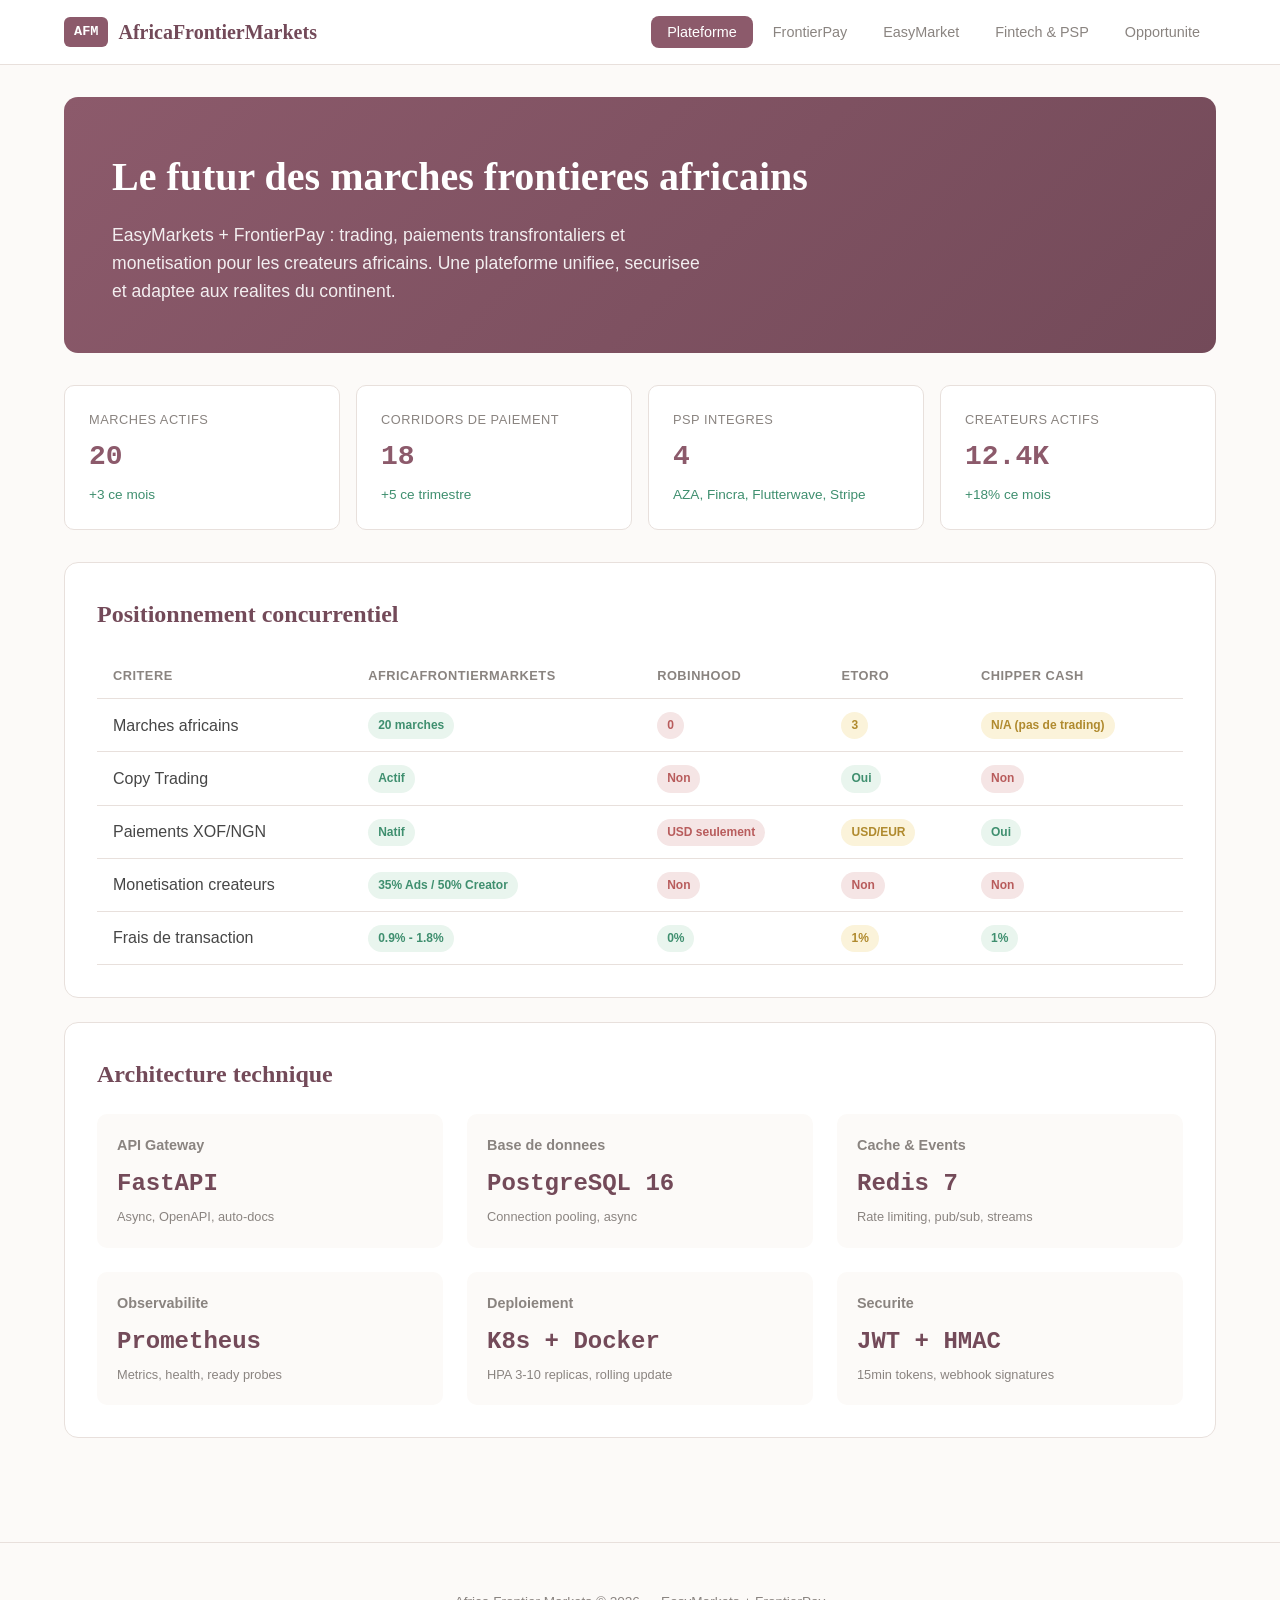
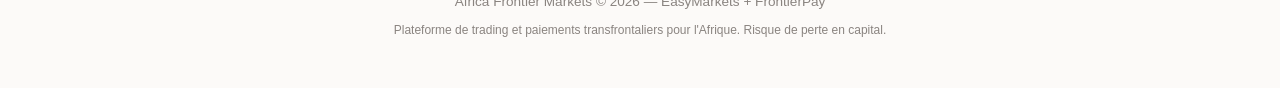
==== commit f0e69d66: "feat(frontierpay): migrate corridor previews to AZA sandbox" ====
--- a/public/afm-web.html
+++ b/public/afm-web.html
@@ -287,7 +287,7 @@
     <div class="stats-grid">
       <div class="stat-card"><div class="label">Marches actifs</div><div class="value">20</div><div class="change up">+3 ce mois</div></div>
       <div class="stat-card"><div class="label">Corridors de paiement</div><div class="value">18</div><div class="change up">+5 ce trimestre</div></div>
-      <div class="stat-card"><div class="label">PSP integres</div><div class="value">4</div><div class="change up">Kora, Fincra, Flutterwave, Stripe</div></div>
+      <div class="stat-card"><div class="label">PSP integres</div><div class="value">4</div><div class="change up">AZA, Fincra, Flutterwave, Stripe</div></div>
       <div class="stat-card"><div class="label">Createurs actifs</div><div class="value">12.4K</div><div class="change up">+18% ce mois</div></div>
     </div>
     <div class="section">
@@ -316,8 +316,7 @@
 }
 
 function publicAvailability(name, index) {
-  const states = publicLanguage === 'fr' ? ['Disponible', 'Disponibilité limitée', 'Indisponible'] : ['Available', 'Limited availability', 'Unavailable'];
-  return states[(name.length + index + availabilityTick) % states.length];
+  return publicLanguage === 'fr' ? 'Aperçu AZA sandbox' : 'AZA sandbox preview';
 }
 function publicStatusClass(label) {
   return label.toLowerCase().includes('indispon') || label.toLowerCase().includes('unavailable') ? 'unavailable' : label.toLowerCase().includes('limit') ? 'limited' : 'available';
@@ -340,17 +339,47 @@
       <div class="stat-card"><div class="label">${publicLanguage === 'fr' ? 'Actualisation' : 'Refresh'}</div><div class="value">15s</div><div class="change up">${lang.refresh}</div></div>
     </div>
     <div class="section">
+      <h2>${publicLanguage === 'fr' ? 'Prévisualisation de corridor AZA sandbox' : 'AZA sandbox corridor preview'}</h2>
+      <p class="live-note">${publicLanguage === 'fr' ? 'Cotation AZA sandbox côté serveur, sans création de transaction ni mouvement de fonds. Minimum : 100 000 FCFA. La disponibilité dépend des corridors activés.' : 'Server-side AZA sandbox quote, with no transaction creation or funds movement. Minimum: 100,000 FCFA. Availability depends on activated corridors.'}</p>
+      <div class="filter-row">
+        <label>Corridor<select id="frontier-sim-corridor"><option value="cameroon-ivory-coast">Cameroun → Côte d’Ivoire · XAF → XOF</option><option value="ivory-coast-cameroon">Côte d’Ivoire → Cameroun · XOF → XAF</option><option value="ci-ghana">Côte d’Ivoire → Ghana · XOF → GHS</option><option value="ci-nigeria">Côte d’Ivoire → Nigeria · XOF → NGN</option><option value="cameroon-nigeria">Cameroun → Nigeria · XAF → NGN</option><option value="benin-nigeria">Bénin → Nigeria · XOF → NGN</option></select></label>
+        <label>${publicLanguage === 'fr' ? 'Montant' : 'Amount'}<input id="frontier-sim-amount" type="number" min="100000" step="1000" value="100000" inputmode="decimal"></label>
+        <button class="btn btn-primary" id="frontier-sim-run" type="button" onclick="runFrontierSimulation()">${publicLanguage === 'fr' ? 'Obtenir la cotation' : 'Get quote'}</button>
+      </div>
+      <p id="frontier-sim-status" class="live-note" aria-live="polite">${publicLanguage === 'fr' ? 'Aperçu AZA sandbox non financier uniquement.' : 'AZA sandbox non-financial preview only.'}</p>
+      <div id="frontier-sim-result" class="grid-2" hidden></div>
+    </div>
+    <div class="section">
       <h2>${lang.corridors}</h2>
       <div class="filter-row"><label>${lang.origin}<select id="frontier-origin-filter" onchange="renderFrontierCorridors(this.value)"><option value="all">${lang.all}</option>${origins.map(origin => `<option value="${origin}">${origin}</option>`).join('')}</select></label><span class="live-note">${lang.availability} · ${lang.refresh}</span></div>
       <div id="frontier-corridor-table">${renderFrontierCorridorTable('all')}</div>
     </div>
-    <div class="section"><h2>Stack technique FrontierPay</h2><div class="grid-2"><div class="card"><h4>Kora</h4><div class="big">Rail Afrique de l’Ouest</div><p style="font-size:0.8rem;color:var(--soft);margin-top:4px;">XOF, NGN, KES, GHS — API REST, webhooks sécurisés</p></div><div class="card"><h4>Fincra</h4><div class="big">Rail Afrique + international</div><p style="font-size:0.8rem;color:var(--soft);margin-top:4px;">Multi-devises et comptes virtuels</p></div></div></div>
+    <div class="section"><h2>Stack technique FrontierPay</h2><div class="grid-2"><div class="card"><h4>AZA</h4><div class="big">Rail Afrique de l’Ouest</div><p style="font-size:0.8rem;color:var(--soft);margin-top:4px;">XOF, NGN, KES, GHS — API REST, webhooks sécurisés</p></div><div class="card"><h4>Fincra</h4><div class="big">Rail Afrique + international</div><p style="font-size:0.8rem;color:var(--soft);margin-top:4px;">Multi-devises et comptes virtuels</p></div></div></div>
   `;
 }
 function renderFrontierCorridorTable(origin) {
   const lang = publicLanguages[publicLanguage];
   const filtered = origin === 'all' ? corridors : corridors.filter(c => c.from === origin);
   return `<table><tr><th>${publicLanguage === 'fr' ? 'Origine' : 'Origin'}</th><th>${publicLanguage === 'fr' ? 'Destination' : 'Destination'}</th><th>${lang.operators}</th><th>FX</th></tr>${filtered.map((c, index) => `<tr><td>${c.from}</td><td>${c.to}</td><td>${renderPublicOperators(c, index)}</td><td>${c.fx}</td></tr>`).join('')}</table>`;
+}
+async function runFrontierSimulation() {
+  const button = document.getElementById('frontier-sim-run');
+  const status = document.getElementById('frontier-sim-status');
+  const result = document.getElementById('frontier-sim-result');
+  const amount = Number(document.getElementById('frontier-sim-amount').value);
+  const corridor = document.getElementById('frontier-sim-corridor').value;
+  const currencies = { 'cameroon-ivory-coast': ['XAF', 'XOF'], 'ivory-coast-cameroon': ['XOF', 'XAF'], 'ci-ghana': ['XOF', 'GHS'], 'ci-nigeria': ['XOF', 'NGN'], 'cameroon-nigeria': ['XAF', 'NGN'], 'benin-nigeria': ['XOF', 'NGN'] };
+  const [source, destination] = currencies[corridor] || [];
+  if (!Number.isFinite(amount) || amount < 100000) { status.textContent = publicLanguage === 'fr' ? 'Le montant minimum est de 100 000 FCFA.' : 'The minimum amount is 100,000 FCFA.'; result.hidden = true; return; }
+  button.disabled = true; status.textContent = publicLanguage === 'fr' ? 'Obtention de la cotation AZA sandbox…' : 'Requesting AZA sandbox quote…'; result.hidden = true;
+  try {
+    const response = await fetch('/api/v1/public/frontierpay/simulate', { method: 'POST', headers: { 'Content-Type': 'application/json' }, body: JSON.stringify({ amount, source_currency: source, beneficiary_currency: destination, corridor, kaybic_fee: amount * .01, aza_payin_fee: amount * .03, aza_payout_fee: amount * .02, afm_fee: amount * .02, direction: 'payout' }) });
+    const data = await response.json().catch(() => ({}));
+    if (!response.ok) throw new Error(data.detail || (publicLanguage === 'fr' ? 'La cotation est indisponible.' : 'The quote is unavailable.'));
+    result.innerHTML = `<div class="card"><strong>${publicLanguage === 'fr' ? 'Taux' : 'Rate'}</strong><div class="big">1 ${data.source_currency} = ${data.fx_rate} ${data.beneficiary_currency}</div></div><div class="card"><strong>${publicLanguage === 'fr' ? 'Montant net estimé' : 'Estimated net amount'}</strong><div class="big">${data.net_destination_amount} ${data.beneficiary_currency}</div><p>${publicLanguage === 'fr' ? 'Frais' : 'Fees'} : ${data.platform_fees} ${data.source_currency}</p></div>`;
+    result.hidden = false; status.textContent = publicLanguage === 'fr' ? 'Cotation reçue. Aucun mouvement de fonds.' : 'Quote received. No funds movement.';
+  } catch (error) { status.textContent = error instanceof Error ? error.message : (publicLanguage === 'fr' ? 'La cotation est indisponible.' : 'The quote is unavailable.'); }
+  finally { button.disabled = false; }
 }
 function renderFrontierCorridors(origin) { const target = document.getElementById('frontier-corridor-table'); if (target) target.innerHTML = renderFrontierCorridorTable(origin); }
 function setPublicLanguage(language) { publicLanguage = language; localStorage.setItem('afm.language', language); renderTab('frontierpay'); }
@@ -661,7 +690,7 @@
           <div class="big">MVP Live</div>
           <ul style="margin-top:12px;font-size:0.9rem;color:var(--soft);list-style:none;">
             <li>BRVM + NGX trading live</li>
-            <li>Kora + Fincra paiements</li>
+            <li>AZA + Fincra paiements</li>
             <li>Copy trading beta</li>
             <li>1,000 utilisateurs cible</li>
           </ul>
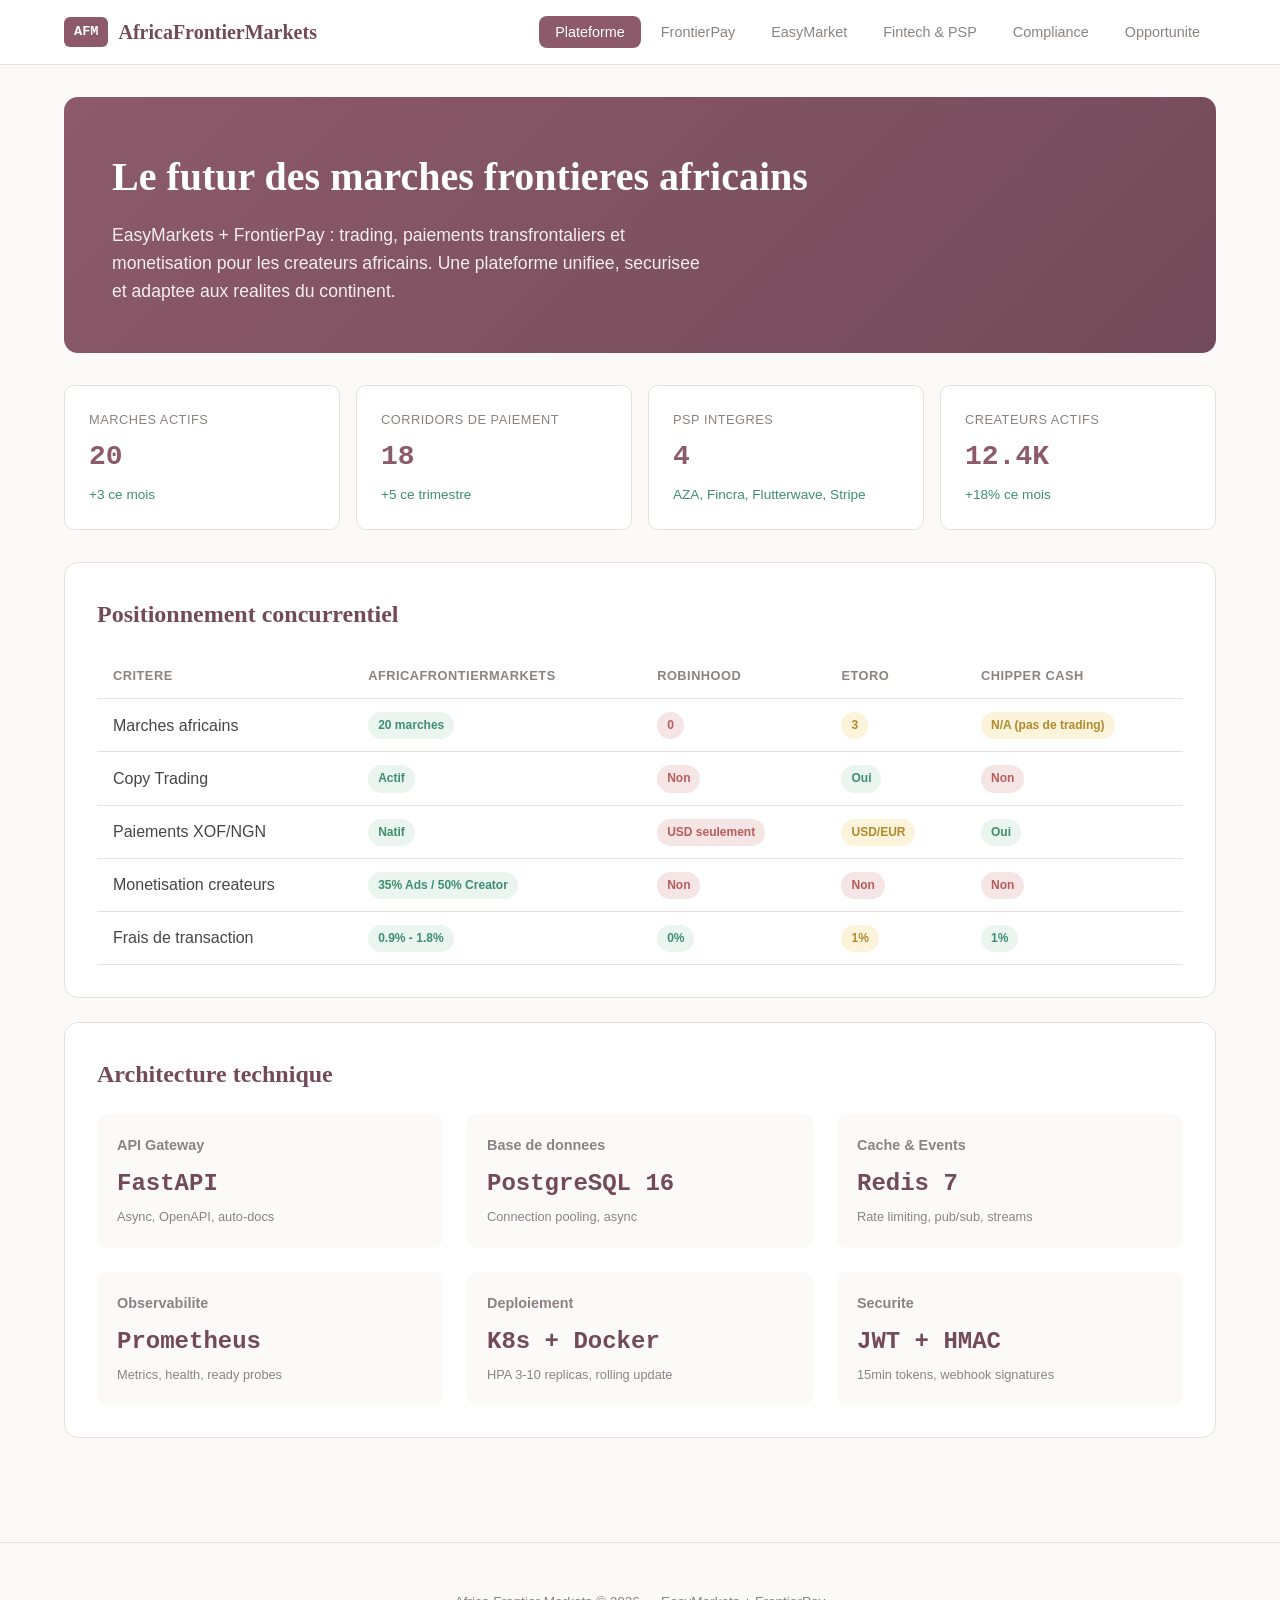
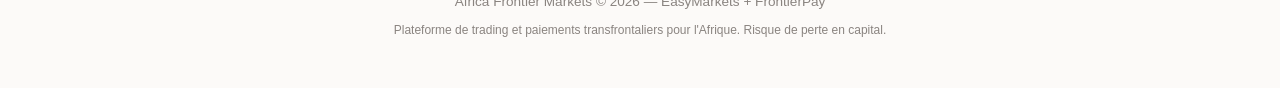
==== commit b91678f0: "web(compliance): restore public compliance section" ====
--- a/public/afm-web.html
+++ b/public/afm-web.html
@@ -204,6 +204,7 @@
         <button data-tab="frontierpay">FrontierPay</button>
         <button data-tab="easymarket">EasyMarket</button>
         <button data-tab="fintech">Fintech & PSP</button>
+        <button data-tab="compliance">Compliance</button>
         <button data-tab="levee">Opportunite</button>
       </nav>
     </div>
@@ -407,6 +408,26 @@
       </div>
       <div id="em-content"></div>
     </div>
+  `;
+}
+
+function renderCompliance() {
+  return `
+    <div class="hero">
+      <h1>Compliance &amp; protection client</h1>
+      <p>Les fonctionnalités AFM sont conçues avec des contrôles d’identité, de lutte contre la fraude et de traçabilité adaptés aux services proposés.</p>
+    </div>
+    <div class="section" style="background:var(--warn-bg);border-color:var(--warn);">
+      <h2 style="color:var(--warn);">Information importante</h2>
+      <p>Cette page est un résumé public et non contractuel. Les conditions définitives, les limites et les partenaires autorisés restent soumis aux validations juridiques, réglementaires et opérationnelles applicables.</p>
+    </div>
+    <div class="grid-2">
+      <div class="section"><h2>Onboarding et KYC</h2><p>Les services authentifiés peuvent nécessiter une adresse e-mail vérifiée, l’identité déclarée, le pays de résidence, la date de naissance et l’acceptation des conditions et de la politique AML/CFT.</p><ul style="margin-top:14px;padding-left:20px;"><li>Vérification de l’adresse e-mail</li><li>Contrôle séparé du bénéficiaire et du numéro Mobile Money</li><li>Revue renforcée lorsque le corridor ou le profil l’exige</li></ul></div>
+      <div class="section"><h2>AML/CFT et sanctions</h2><p>Les opérations peuvent faire l’objet d’un screening sanctions/PEP, d’un suivi de vélocité, d’une analyse du corridor et d’une revue humaine. Une opération peut être suspendue ou refusée lorsqu’un contrôle échoue.</p><ul style="margin-top:14px;padding-left:20px;"><li>Idempotence et journal d’audit</li><li>Surveillance des bénéficiaires et des montants</li><li>Conservation des traces nécessaires à la réconciliation</li></ul></div>
+    </div>
+    <div class="section"><h2>Protection des fonds et des données</h2><div class="grid-3"><div class="card"><h4>Périmètre des fonds</h4><p>Le simulateur public ne crée aucune transaction et ne déplace aucun fonds. Les transactions réelles sont soumises aux contrôles et aux prestataires autorisés.</p></div><div class="card"><h4>Données</h4><p>Les secrets partenaires sont conservés dans l’environnement de déploiement et ne sont pas exposés dans le site, l’application ou les journaux.</p></div><div class="card"><h4>Transparence</h4><p>Les cotations de démonstration indiquent clairement leur environnement et leur caractère non financier.</p></div></div></div>
+    <div class="section"><h2>FrontierPay et AZA sandbox</h2><p>Le simulateur FrontierPay est prévu pour appeler uniquement le endpoint de calcul AZA sandbox. Les corridors vers le Nigeria sont actuellement configurés en décaissement bancaire dans le sandbox documenté ; aucun PIN Mobile Money n’est demandé.</p><p class="live-note">Statut : la configuration des identifiants AZA sandbox sur l’environnement Northflank doit être confirmée avant d’annoncer une cotation disponible.</p></div>
+    <div class="section"><h2>Documents</h2><p><a class="btn btn-outline" href="/terms">Conditions générales</a> <a class="btn btn-outline" href="/aml-policy">Politique AML/CFT</a> <a class="btn btn-outline" href="/onboarding">Onboarding</a></p></div>
   `;
 }
 
@@ -760,6 +781,7 @@
         setupEMTabs();
         break;
       case 'fintech': main.innerHTML = renderFintech(); break;
+      case 'compliance': main.innerHTML = renderCompliance(); break;
       case 'levee': main.innerHTML = renderLevee(); break;
     }
   }
